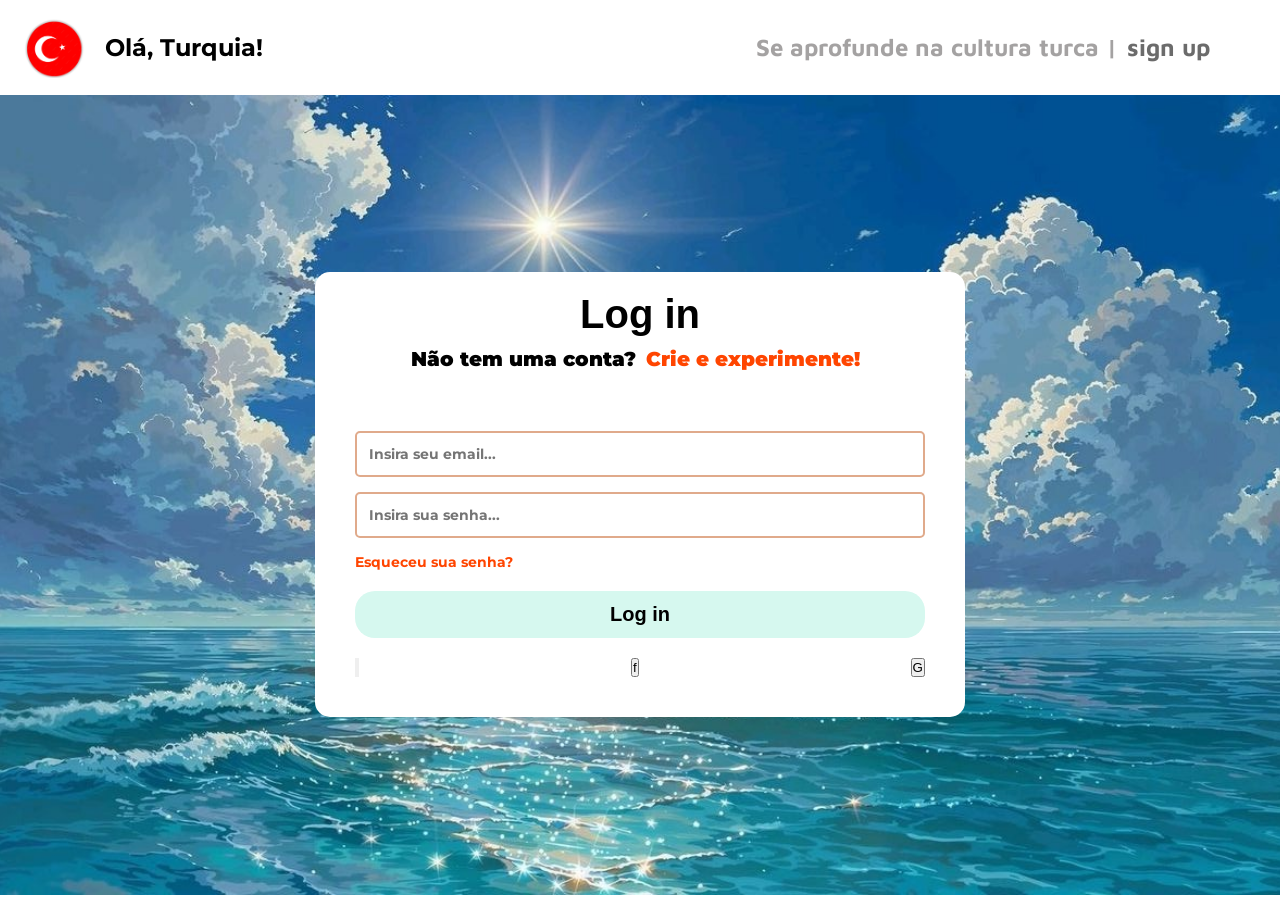
==== index.html @ 0246cf25 "Inserção das legendas das fotos - Karol" ====
<!DOCTYPE html>
<html lang="pt-BR">

<head>
    <meta charset="UTF-8">
    <meta name="viewport" content="width=device-width, initial-scale=1.0">
    <link rel="preconnect" href="https://fonts.googleapis.com">
    <link rel="preconnect" href="https://fonts.googleapis.com">
    <link rel="preconnect" href="https://fonts.gstatic.com" crossorigin>
    <link href="https://fonts.googleapis.com/css2?family=Montserrat:ital,wght@0,217;1,217&display=swap"rel="stylesheet">
    <link rel="preconnect" href="https://fonts.googleapis.com">
    <link rel="preconnect" href="https://fonts.gstatic.com" crossorigin>
    <link href="https://fonts.googleapis.com/css2?family=Maven+Pro&display=swap" rel="stylesheet">
    <link rel="stylesheet" href="style.css">
    <title>Olá, Turquia!</title>
</head>

<body>
    <header>
        <div class="logo">
            <img src="./images/image.png" alt="Logo">
        </div>
        <div class="ola-turquia">
            <h1>Olá, Turquia!</h1>
        </div>
        <div class="se-aprofunde">
            <h1>Se aprofunde na cultura turca |</h1>
            <a href="./signup.html">sign up</a>
        </div>
    </header>

    <main>


        <img src="./images/WhatsApp Image 2025-11-22 at 17.20.57.jpeg" alt="fundo">

        <div class="formulario">
            <h1>Log in</h1>
            <div class="textos">
                <p>Não tem uma conta?
                <p class="crie">Crie e experimente!</p>
                </p>
                 </div>
                 <form>
                 <input type="email" placeholder="Insira seu email..." required>
                 <input type="password" placeholder="Insira sua senha..." required>

                 <a class="esqueceu" href="">Esqueceu sua senha?</a>

                 <button type="submit" class="login-botao">Log in</button>

                  <div class="redes">
                    <button class="apple"></button>
                    <button class="facebook">f</button>
                    <button class="google">G</button>
                </div>
            </form>
        </div>

    </main>


</body>

</html>
---- style.css ----
* {
    margin: 0;
    padding: 0;
    box-sizing: border-box;
}

:root {
    font-size: 62.5%;
}

header {
    display: flex;
    align-items: center; 
    gap: 2rem;              
    padding: 1.5rem 2rem;
}

.logo img {
    width: 6.5rem;
    margin: 0; 
}

.ola-turquia {
    font-size: 1.2rem;
    font-family: 'Montserrat', sans-serif;
    margin: 0;
}

.se-aprofunde {
    display: flex;
    margin: auto;
    align-items: center;
    gap: 1rem;
    font-family: 'Maven Pro', sans-serif;
    color: rgb(164, 162, 162);
    font-size: 1.2rem;
    margin-right: 5rem;
}

.se-aprofunde a {
    text-decoration: none;
    font-family: 'Maven Pro', sans-serif;
    color: rgb(107, 107, 107);
    font-weight: bold;
    font-size: 2.4rem;
}

main {
    position: relative;
    width: 100%;
    height: calc(100vh - 100px); 
    display: flex;
    justify-content: center;   
    align-items: center;       
}

main img {
    position: absolute;
    top: 0;
    left: 0;
    width: 100%;
    height: 100%;
    object-fit: cover;
    z-index: -1; 
}

main form {
    background: rgba(255, 255, 255, 0.8);
    padding: 2rem;
    border-radius: 1rem;
    backdrop-filter: blur(5px);
    z-index: 10; 
}

.formulario{
    width: 90%;
    max-width: 65rem;
    background-color: white;
    padding: 2rem;
    border-radius: 1.5rem;
    text-align: center;
    margin: 5rem auto; 

    .textos{
     display: flex;
    justify-content: center;
    gap: 1rem;
    margin-bottom: 2rem;
    }

    h1{
        font-family: Arial, Helvetica, sans-serif;
        font-size: 4rem;
        margin-bottom: 1rem;
    }

    p{
        font-family: 'Montserrat', sans-serif;
        font-weight: 1000;
        font-size: 2rem;
        margin-bottom: 2rem;
    }
}

.crie{
    color: orangered;
}

form input {
    font-family: 'Montserrat', sans-serif;
    font-weight: bold;
    width: 100%;
    padding: 1.2rem;
    margin-bottom: 1.5rem;
    border-radius: 0.5rem;
    border: 0.2rem solid #e0aa8b;
    font-size: 1.4rem;
}
.esqueceu{
    font-family: 'Montserrat', sans-serif;
    font-weight: bold ;
    display: block;
    text-align: left;
    margin-bottom: 2rem;
    font-size: 1.4rem;
    color: orangered;
    text-decoration: none;
    
    
}

.login-botao{
    font-weight: bolder;
    width: 100%;
    padding: 1.2rem;
    background-color: #d6f8ef;
    border: none;
    border-radius: 2rem;
    font-size: 2rem;
    cursor: pointer;
    margin-bottom: 2rem;
}
.redes{
    display: flex;
    justify-content: space-between;
}
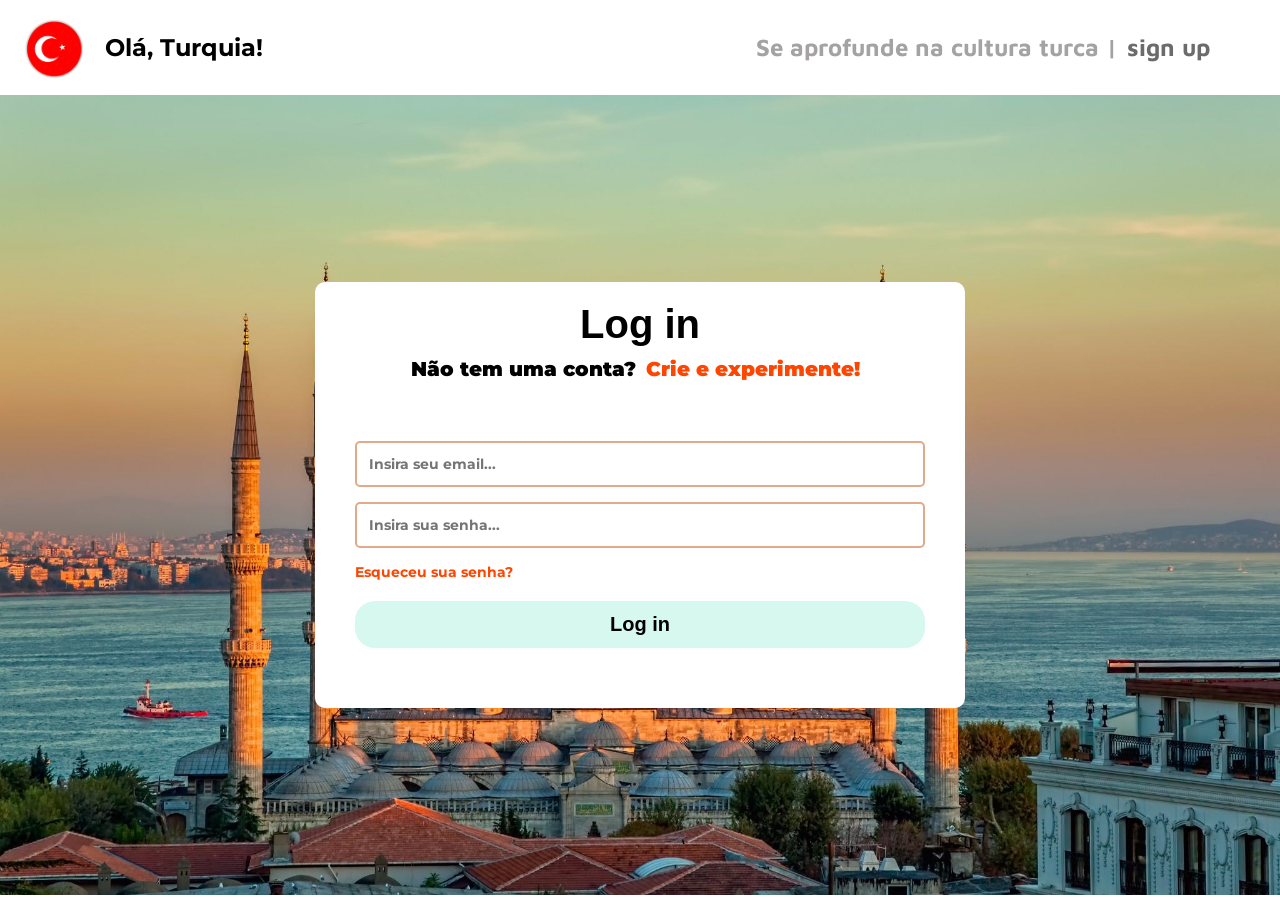
==== commit f960e836: "Finalização da página de login" ====
--- a/index.html
+++ b/index.html
@@ -18,7 +18,7 @@
 <body>
     <header>
         <div class="logo">
-            <img src="./images/image.png" alt="Logo">
+            <a href="./turquia.html"> <img src="./images/image.png" alt="Logo"></a>
         </div>
         <div class="ola-turquia">
             <h1>Olá, Turquia!</h1>
@@ -32,7 +32,7 @@
     <main>
 
 
-        <img src="./images/WhatsApp Image 2025-11-22 at 17.20.57.jpeg" alt="fundo">
+        <img src="./images/fundo-turquia.jpg" alt="fundo">
 
         <div class="formulario">
             <h1>Log in</h1>
@@ -49,11 +49,7 @@
 
                  <button type="submit" class="login-botao">Log in</button>
 
-                  <div class="redes">
-                    <button class="apple"></button>
-                    <button class="facebook">f</button>
-                    <button class="google">G</button>
-                </div>
+
             </form>
         </div>
 
--- a/style.css
+++ b/style.css
@@ -16,14 +16,12 @@
 }
 
 .logo img {
-    width: 6.5rem;
-    margin: 0; 
+    width: 6.5rem;  
 }
 
 .ola-turquia {
     font-size: 1.2rem;
     font-family: 'Montserrat', sans-serif;
-    margin: 0;
 }
 
 .se-aprofunde {
@@ -77,7 +75,7 @@
     max-width: 65rem;
     background-color: white;
     padding: 2rem;
-    border-radius: 1.5rem;
+    border-radius: 1rem;
     text-align: center;
     margin: 5rem auto; 
 
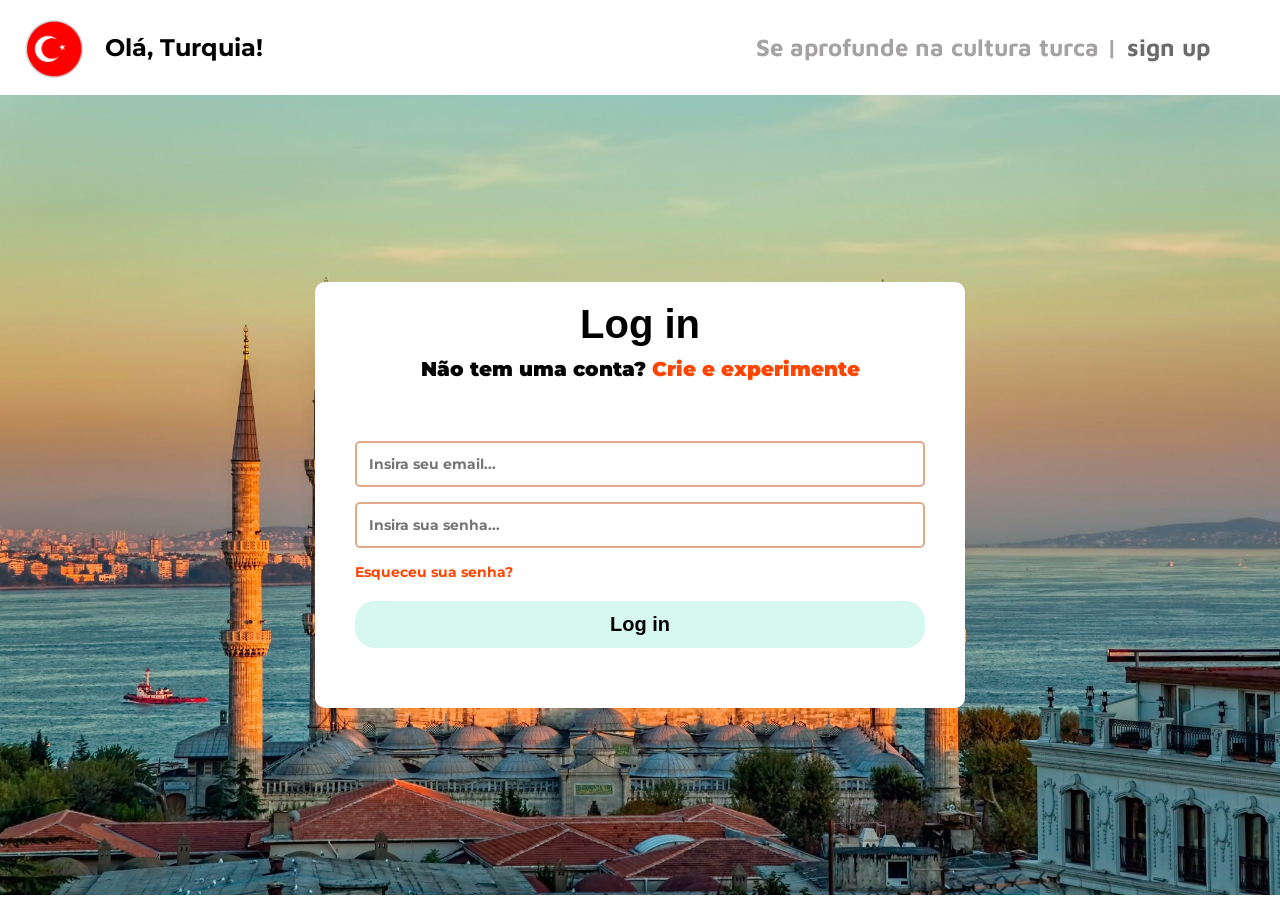
==== commit 0143d751: "Soninho - Karol" ====
--- a/index.html
+++ b/index.html
@@ -1,6 +1,5 @@
 <!DOCTYPE html>
 <html lang="pt-BR">
-
 <head>
     <meta charset="UTF-8">
     <meta name="viewport" content="width=device-width, initial-scale=1.0">
@@ -13,6 +12,7 @@
     <link href="https://fonts.googleapis.com/css2?family=Maven+Pro&display=swap" rel="stylesheet">
     <link rel="stylesheet" href="style.css">
     <title>Olá, Turquia!</title>
+    <link rel="icon" href="https://upload.wikimedia.org/wikipedia/commons/b/b4/Flag_of_Turkey.svg">
 </head>
 
 <body>
@@ -30,29 +30,22 @@
     </header>
 
     <main>
-
-
         <img src="./images/fundo-turquia.jpg" alt="fundo">
 
         <div class="formulario">
             <h1>Log in</h1>
             <div class="textos">
                 <p>Não tem uma conta?
-                <p class="crie">Crie e experimente!</p>
-                </p>
+                <a href="./signup.html">Crie e experimente</a>
                  </div>
                  <form>
                  <input type="email" placeholder="Insira seu email..." required>
                  <input type="password" placeholder="Insira sua senha..." required>
-
                  <a class="esqueceu" href="">Esqueceu sua senha?</a>
 
                  <button type="submit" class="login-botao">Log in</button>
-
-
             </form>
         </div>
-
     </main>
 
 
--- a/style.css
+++ b/style.css
@@ -58,7 +58,6 @@
     left: 0;
     width: 100%;
     height: 100%;
-    object-fit: cover;
     z-index: -1; 
 }
 
@@ -100,8 +99,9 @@
     }
 }
 
-.crie{
+a {
     color: orangered;
+    text-decoration: none;
 }
 
 form input {
@@ -138,9 +138,6 @@
     cursor: pointer;
     margin-bottom: 2rem;
 }
-.redes{
-    display: flex;
-    justify-content: space-between;
-}
 
 
+
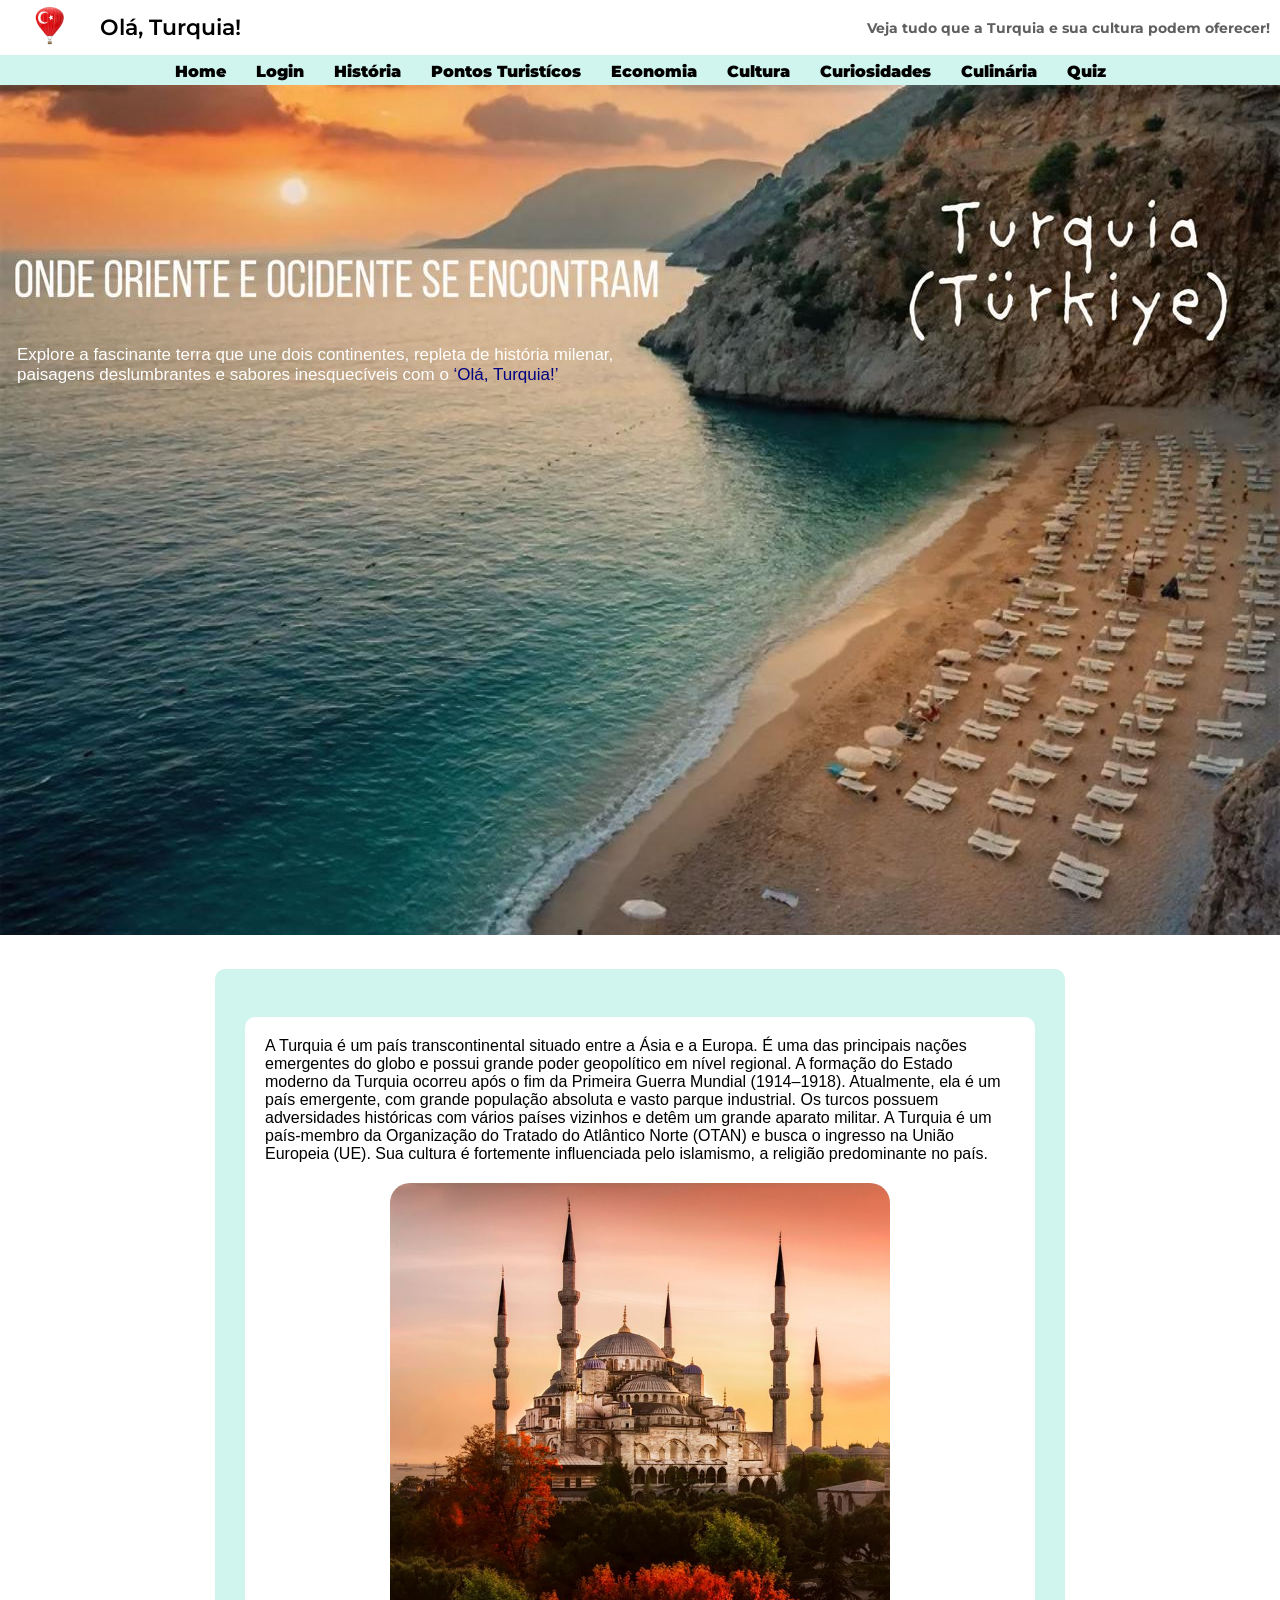
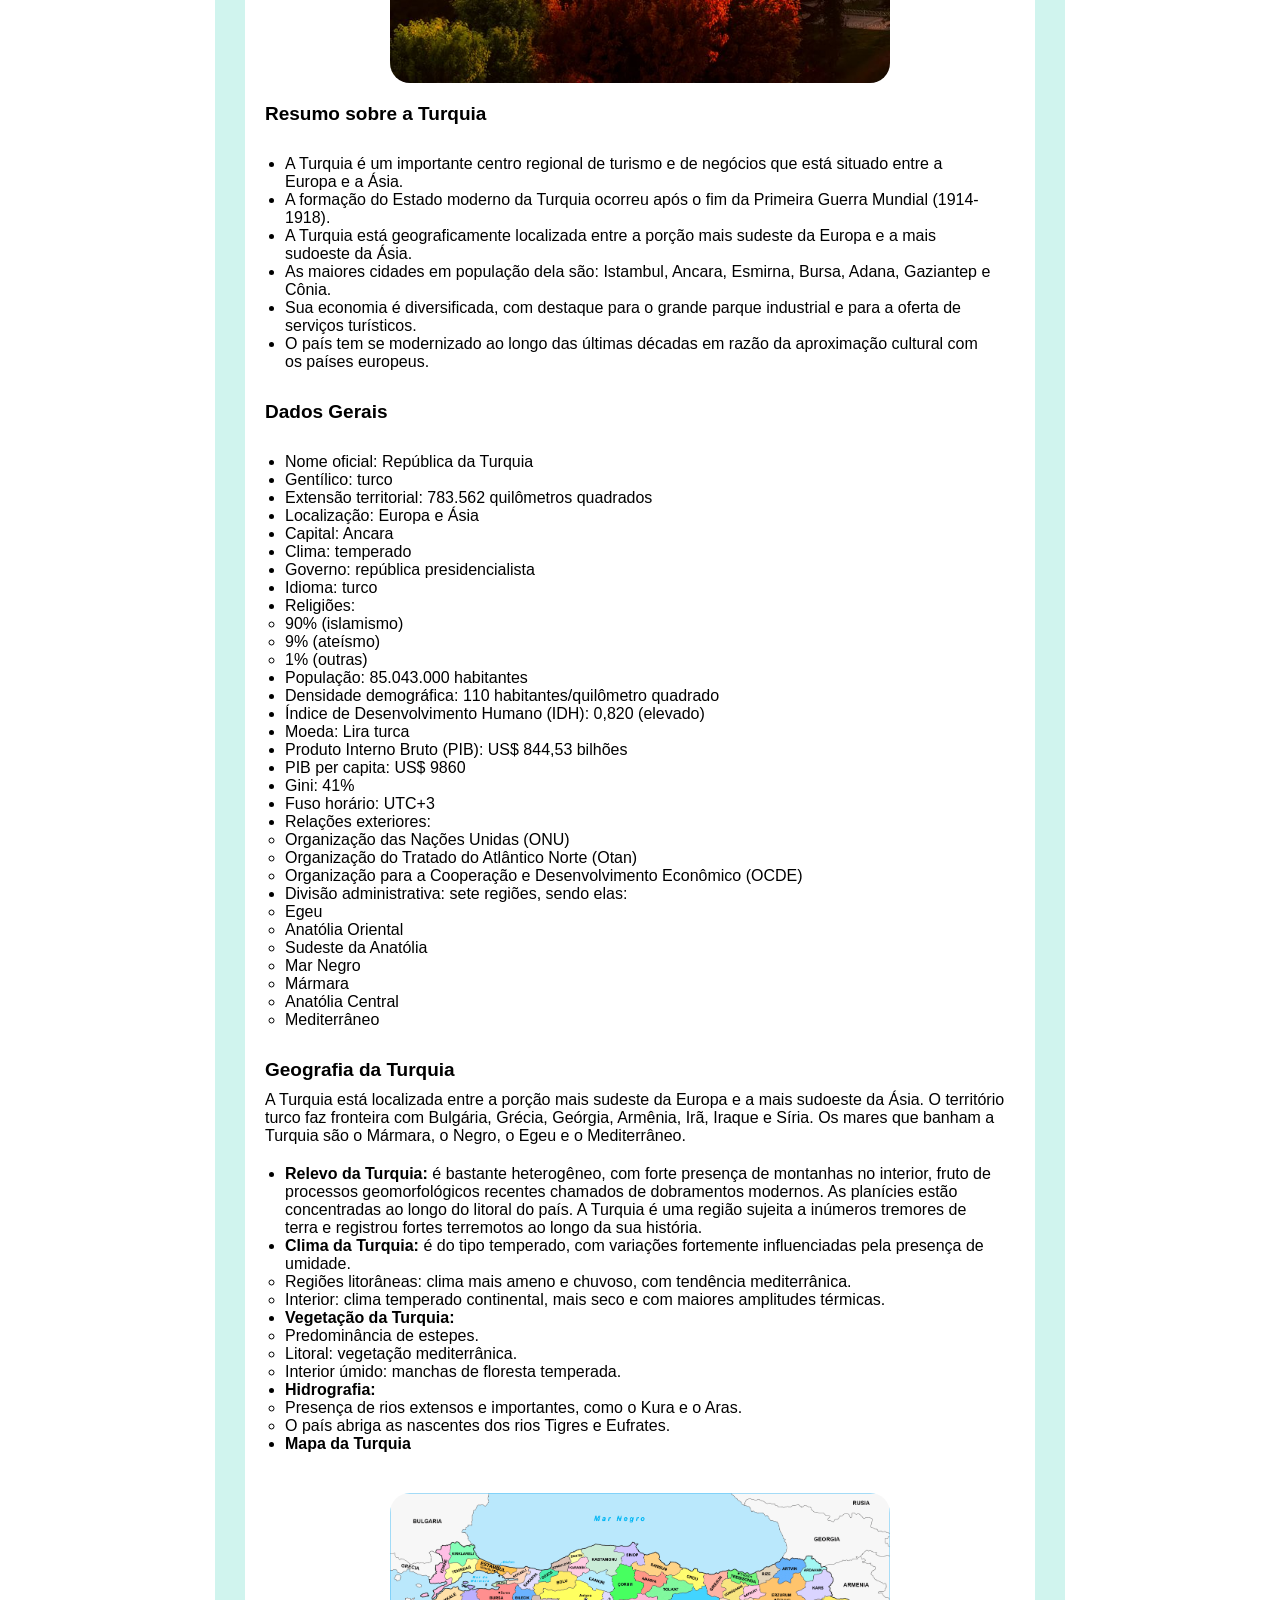
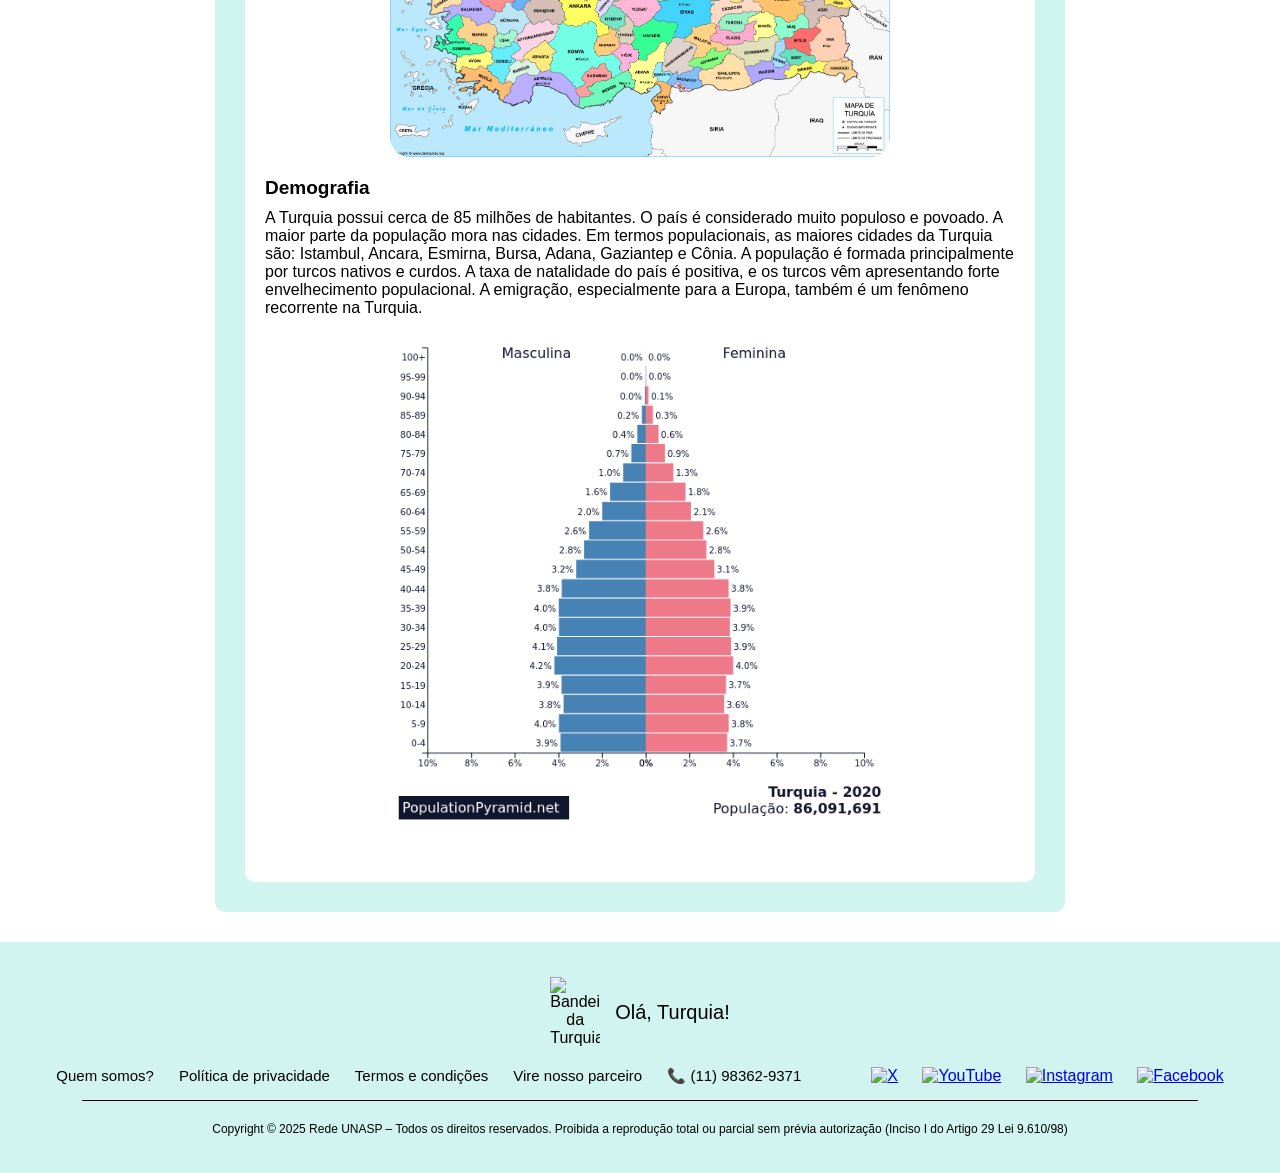
==== commit c3d5cedf: "tentando melhorar a estética e sanar o meu toc - Karol" ====
--- a/index.html
+++ b/index.html
@@ -6,49 +6,214 @@
     <link rel="preconnect" href="https://fonts.googleapis.com">
     <link rel="preconnect" href="https://fonts.googleapis.com">
     <link rel="preconnect" href="https://fonts.gstatic.com" crossorigin>
-    <link href="https://fonts.googleapis.com/css2?family=Montserrat:ital,wght@0,217;1,217&display=swap"rel="stylesheet">
-    <link rel="preconnect" href="https://fonts.googleapis.com">
-    <link rel="preconnect" href="https://fonts.gstatic.com" crossorigin>
-    <link href="https://fonts.googleapis.com/css2?family=Maven+Pro&display=swap" rel="stylesheet">
+    <link href="https://fonts.googleapis.com/css2?family=Montserrat:ital,wght@0,217;1,217&display=swap"
+        rel="stylesheet">
     <link rel="stylesheet" href="style.css">
-    <title>Olá, Turquia!</title>
+    <title>Turquia</title>
     <link rel="icon" href="https://upload.wikimedia.org/wikipedia/commons/b/b4/Flag_of_Turkey.svg">
 </head>
 
 <body>
     <header>
-        <div class="logo">
-            <a href="./turquia.html"> <img src="./images/image.png" alt="Logo"></a>
-        </div>
-        <div class="ola-turquia">
-            <h1>Olá, Turquia!</h1>
-        </div>
-        <div class="se-aprofunde">
-            <h1>Se aprofunde na cultura turca |</h1>
-            <a href="./signup.html">sign up</a>
+        <div id="funcionaporfavor">
+            <div id="div-logo">
+                <a href="./index.html"><img class="logo"
+                        src="./images/AIDrawing_251122_4080a168-1408-41bf-b87f-772f22a29114_0_MiriCanvas.png" alt="logo"
+                        id="logo"></a>
+
+                <h1 id="ola-turquia">Olá, Turquia!</h1>
+            </div>
+
+            <p id="cultura">Veja tudo que a Turquia e sua cultura podem oferecer!</p>
+        </div>
+        <div id="turquesa">
+            <nav>
+                <div class="pages">
+                    <ul>
+                        <li><a href="./index.html">Home</a></li>
+                        <li><a href="./login.html">Login</a></li>
+                        <li><a href="./historia.html">História</a></li>
+                        <li><a href="./turismo.html">Pontos Turistícos</a></li>
+                        <li><a href="./economia.html">Economia</a></li>
+                        <li><a href="./cultura.html">Cultura</a></li>
+                        <li><a href="./curiosidades.html">Curiosidades</a></li>
+                        <li><a href="./culinária.html">Culinária</a></li>
+                        <li><a href="./quiz.html">Quiz</a></li>
+                    </ul>
+                </div>
+            </nav>
         </div>
     </header>
-
     <main>
-        <img src="./images/fundo-turquia.jpg" alt="fundo">
-
-        <div class="formulario">
-            <h1>Log in</h1>
-            <div class="textos">
-                <p>Não tem uma conta?
-                <a href="./signup.html">Crie e experimente</a>
-                 </div>
-                 <form>
-                 <input type="email" placeholder="Insira seu email..." required>
-                 <input type="password" placeholder="Insira sua senha..." required>
-                 <a class="esqueceu" href="">Esqueceu sua senha?</a>
-
-                 <button type="submit" class="login-botao">Log in</button>
-            </form>
-        </div>
+        <div id="riveira">
+            <img src="./images/riveiraturcahome.jpeg" alt="Imagem de fundo da riveira turca">
+            <p>Explore a fascinante terra que une dois continentes, repleta de história milenar, paisagens deslumbrantes e sabores inesquecíveis com o <a href="./login.html">‘Olá, Turquia!’</a></p>
+        </div>
+        <section id="historiaid">
+            <div id="historia-pagina">
+                <br>
+                <div id="historia">
+                    <p>A Turquia é um país transcontinental situado entre a Ásia e a Europa. É uma das principais nações
+                        emergentes do globo e possui grande poder geopolítico em nível regional. A formação do Estado
+                        moderno da Turquia ocorreu após o fim da Primeira Guerra Mundial (1914–1918). Atualmente, ela é
+                        um país emergente, com grande população absoluta e vasto parque industrial. Os turcos possuem
+                        adversidades históricas com vários países vizinhos e detêm um grande aparato militar. A Turquia
+                        é um país-membro da Organização do Tratado do Atlântico Norte (OTAN) e busca o ingresso na União
+                        Europeia (UE). Sua cultura é fortemente influenciada pelo islamismo, a religião predominante no
+                        país.
+                    </p>
+                    <img class="imagens" src="./images/turquia-home-img0.jpg" alt="Turquia">
+
+                    <h3>Resumo sobre a Turquia</h3>
+                    <div class="lateral">
+                        <ul>
+                            <li>A Turquia é um importante centro regional de turismo e de negócios que está situado entre a
+                                Europa e a Ásia.
+                            </li>
+                            <li>A formação do Estado moderno da Turquia ocorreu após o fim da Primeira Guerra Mundial
+                                (1914-1918).
+                            </li>
+                            <li>A Turquia está geograficamente localizada entre a porção mais sudeste da Europa e a mais
+                                sudoeste da Ásia.
+                            </li>
+                            <li>As maiores cidades em população dela são: Istambul, Ancara, Esmirna, Bursa, Adana, Gaziantep
+                                e Cônia.
+                            </li>
+                            <li>Sua economia é diversificada, com destaque para o grande parque industrial e para a oferta
+                                de serviços turísticos.
+                            </li>
+                            <li>O país tem se modernizado ao longo das últimas décadas em razão da aproximação cultural com
+                                os países europeus.
+                            </li>
+                        </ul>
+                    </div>
+
+                    <h3>Dados Gerais</h3>
+                    <div class="lateral">
+                        <ul>
+                            <li>Nome oficial: República da Turquia</li>
+                            <li>Gentílico: turco</li>
+                            <li>Extensão territorial: 783.562 quilômetros quadrados</li>
+                            <li>Localização: Europa e Ásia</li>
+                            <li>Capital: Ancara</li>
+                            <li>Clima: temperado</li>
+                            <li>Governo: república presidencialista</li>
+                            <li>Idioma: turco</li>
+    
+                            <li>Religiões:
+                                <ul>
+                                    <li>90% (islamismo)</li>
+                                    <li>9% (ateísmo)</li>
+                                    <li>1% (outras)</li>
+                                </ul>
+                            </li>
+    
+                            <li>População: 85.043.000 habitantes</li>
+                            <li>Densidade demográfica: 110 habitantes/quilômetro quadrado</li>
+                            <li>Índice de Desenvolvimento Humano (IDH): 0,820 (elevado)</li>
+                            <li>Moeda: Lira turca</li>
+                            <li>Produto Interno Bruto (PIB): US$ 844,53 bilhões</li>
+                            <li>PIB per capita: US$ 9860</li>
+                            <li>Gini: 41%</li>
+                            <li>Fuso horário: UTC+3</li>
+    
+                            <li>Relações exteriores:
+                                <ul>
+                                    <li>Organização das Nações Unidas (ONU)</li>
+                                    <li>Organização do Tratado do Atlântico Norte (Otan)</li>
+                                    <li>Organização para a Cooperação e Desenvolvimento Econômico (OCDE)</li>
+                                </ul>
+                            </li>
+    
+                            <li>Divisão administrativa: sete regiões, sendo elas:
+                                <ul>
+                                    <li>Egeu</li>
+                                    <li>Anatólia Oriental</li>
+                                    <li>Sudeste da Anatólia</li>
+                                    <li>Mar Negro</li>
+                                    <li>Mármara</li>
+                                    <li>Anatólia Central</li>
+                                    <li>Mediterrâneo</li>
+                                </ul>
+                            </li>
+                        </ul>
+                    </div>
+                    <h3>Geografia da Turquia</h3>
+                    <p>A Turquia está localizada entre a porção mais sudeste da Europa e a mais sudoeste da Ásia. O
+                        território turco faz fronteira com Bulgária, Grécia, Geórgia, Armênia, Irã, Iraque e Síria. Os
+                        mares que banham a Turquia são o Mármara, o Negro, o Egeu e o Mediterrâneo.
+                    </p>
+                    <div class="lateral">
+                        <ul>
+                            <li><strong>Relevo da Turquia:</strong> é bastante heterogêneo, com forte presença de montanhas no interior, fruto de processos geomorfológicos recentes chamados de dobramentos modernos. As planícies estão concentradas ao longo do litoral do país. A Turquia é uma região sujeita a inúmeros tremores de terra e registrou fortes terremotos ao longo da sua história.</li>
+                        
+                            <li><strong>Clima da Turquia:</strong> é do tipo temperado, com variações fortemente influenciadas pela presença de umidade.
+                                <ul>
+                                    <li>Regiões litorâneas: clima mais ameno e chuvoso, com tendência mediterrânica.</li>
+                                    <li>Interior: clima temperado continental, mais seco e com maiores amplitudes térmicas.</li>
+                                </ul>
+                            </li>
+                        
+                            <li><strong>Vegetação da Turquia:</strong>
+                                <ul>
+                                    <li>Predominância de estepes.</li>
+                                    <li>Litoral: vegetação mediterrânica.</li>
+                                    <li>Interior úmido: manchas de floresta temperada.</li>
+                                </ul>
+                            </li>
+                        
+                            <li><strong>Hidrografia:</strong>
+                                <ul>
+                                    <li>Presença de rios extensos e importantes, como o Kura e o Aras.</li>
+                                    <li>O país abriga as nascentes dos rios Tigres e Eufrates.</li>
+                                </ul>
+                            </li>
+                        
+                            <li><strong>Mapa da Turquia</strong></li>
+                        </ul>
+                    </div>
+                    <img class="imagens" src="./images/mapa-de-turquia.png" alt="Mapa da Turquia">
+                    <h3>Demografia</h3>
+                    <p>A Turquia possui cerca de 85 milhões de habitantes. O país é considerado muito populoso e povoado. A maior parte da população mora nas cidades. Em termos populacionais, as maiores cidades da Turquia são: Istambul, Ancara, Esmirna, Bursa, Adana, Gaziantep e Cônia. A população é formada principalmente por turcos nativos e curdos. A taxa de natalidade do país é positiva, e os turcos vêm apresentando forte envelhecimento populacional. A emigração, especialmente para a Europa, também é um fenômeno recorrente na Turquia.</p>
+                    <img class="imagens" src="./images/image copy 2.png" alt="Demografia">
+                   
+                </div>
+            </div>
+        </section>
     </main>
-
-
+    <footer class="footer">
+        <div class="footer-top">
+            <img src="https://flagcdn.com/w40/tr.png" alt="Bandeira da Turquia" class="flag">
+            <span class="welcome">Olá, Turquia!</span>
+        </div>
+    
+        <div class="tentandoresolverodiabodofooter">
+            <div class="footer-links">
+                <a href="#">Quem somos?</a>
+                <a href="#">Política de privacidade</a>
+                <a href="#">Termos e condições</a>
+                <a href="#">Vire nosso parceiro</a>
+                <span>📞 (11) 98362-9371</span>
+            </div>
+        
+            <div class="footer-social">
+                <div class="icons">
+                    <a href="#"><img src="https://cdn-icons-png.flaticon.com/512/1384/1384060.png" alt="X"></a>
+                    <a href="#"><img src="https://cdn-icons-png.flaticon.com/512/1384/1384065.png" alt="YouTube"></a>
+                    <a href="#"><img src="https://cdn-icons-png.flaticon.com/512/1384/1384063.png" alt="Instagram"></a>
+                    <a href="#"><img src="https://cdn-icons-png.flaticon.com/512/1384/1384053.png" alt="Facebook"></a>
+                </div>
+            </div>
+        </div>
+    
+        <hr>
+    
+        <p class="copyright">
+            Copyright © 2025 Rede UNASP – Todos os direitos reservados.
+            Proibida a reprodução total ou parcial sem prévia autorização
+            (Inciso I do Artigo 29 Lei 9.610/98)
+        </p>
+    </footer>
 </body>
 
 </html>
--- a/style.css
+++ b/style.css
@@ -8,136 +8,246 @@
     font-size: 62.5%;
 }
 
+body {
+    font-size: 1.6rem;
+}
+
 header {
-    display: flex;
-    align-items: center; 
-    gap: 2rem;              
-    padding: 1.5rem 2rem;
-}
-
-.logo img {
-    width: 6.5rem;  
-}
-
-.ola-turquia {
+    position: fixed;
+    width: 100%;
+    background: white;
+    font-family: 'Montserrat', sans-serif;
+    z-index: 5;
+}
+
+#div-logo {
+    display: flex;
+    align-items: center;
+    gap: 1rem;
+
+    img {
+        width: 8rem;
+        }
+}
+
+#funcionaporfavor {
+    display: flex;
+    justify-content: space-between;
+    max-width: 1350px;
+    margin-inline: auto;
+    padding: 0 1rem;
+    align-items: center;
+    height: 5.5rem;
+}
+
+#ola-turquia {
+    font-size: 2.2rem;
+    font-family: 'Montserrat', sans-serif;
+    font-weight: 600;
+}
+
+#cultura {
+    font-family: 'Montserrat', sans-serif;
+    color: rgb(95, 95, 95);
+    font-weight: bold;
+    font-size: 1.4rem;
+}
+
+#turquesa {
+    background-color: #d0f4ee;
+    display: flex;
+    align-items: center;
+    justify-content: center;
+    width: 100%;
+    padding: 0.2rem 0;
+    margin: 0;
+    height: 3rem;
+    font-family: 'Montserrat', sans-serif;
+    font-weight: 1000;
+}
+
+#turquesa ul {
+    display: flex;
+    gap: 3rem;
+    list-style: none;
+    padding-top: 0.2rem;
+    justify-content: center;
+}
+
+#turquesa a {
+    font-size: 1.6rem;
+    text-decoration: none;
+    color: black;
+}
+
+#turquesa a:hover {
+    transform: scale(1.1);
+    text-decoration: underline;
+}
+
+main {
+    padding-top: 8.5rem;
+    font-family: 'Arial', sans-serif;
+}
+
+#riveira img{
+    width: 100%;
+    position: relative;
+}
+
+#riveira p{
+    position: absolute;
+    top: 10%;
+    width: 55%;
+    text-align: left;
+    color: white;
+    padding: 25.5rem 1.7rem;
+    z-index: 1;
+    font-size: 1.7rem;
+}
+
+#riveira a{
+    color: #000080;
+    text-decoration: none;
+}
+
+#historia-pagina{
+    background: #d0f4ee;
+    border-radius: 1rem;
+    margin: 3rem auto;
+    padding: 1rem;
+    max-width: 85rem;
+    text-align: left;
+    justify-content: center;
+    align-items: center;
+}
+
+#historia-pagina h1{
+    font-size: 4rem;
+    font-weight: 600;
+    margin: 2rem;
+    margin-top: 1rem;
+    margin-bottom: 0;
+    color:#4c525e;
+}
+
+#historia{
+    background: white;
+    padding: 3rem;
+    border-radius: 1rem;
+    padding: 4rem;
+    border-radius: 1rem;
+    margin: 2rem;
+    padding: 2rem;
+    max-width: 80rem;
+    max-height: 99%;
+    border-radius: 1rem;
+    text-align: left;
+    justify-content: center;
+    align-items: center;
+}
+
+#historia p{
+    font-size: 1.6rem;
+}
+
+#historia h2{
+    font-size: 2.5rem;
+}
+
+#historia h3{
+    font-size: 1.9rem;
+}
+
+.lateral{
+    padding: 2rem;
+}
+
+.welcome{
+    font-size: 2rem;
+}
+
+.footer {
+    background: #d2f4f1;
+    text-align: center;
+    padding: 3.5rem 2rem;
+    font-family: Arial, sans-serif;
+    color: #000;
+}
+
+.footer-top {
+    display: flex;
+    justify-content: center;
+    align-items: center;
+    gap: 1.5rem;
+    margin-bottom: 2rem;
+}
+
+.flag {
+    width: 5rem;
+}
+
+.tentandoresolverodiabodofooter {
+    display: flex;
+    justify-content: center;
+    align-items: center;
+    gap: 5rem;
+    width: 100%;
+}
+
+.footer-links {
+    display: flex;
+    justify-content: center;
+    gap: 2.5rem;
+    font-size: 1.5rem;
+}
+
+.footer-links a {
+    text-decoration: none;
+    color: #000;
+}
+
+.footer-social {
+    display: flex;
+    align-items: center;
+}
+
+.footer-social img {
+    width: 2.7rem;
+    height: 2.7rem;
+    margin-left: 2rem;
+}
+
+hr {
+    border: none;
+    border-top: 0.1rem solid #000;
+    width: 90%;
+    margin: 1.5rem auto;
+}
+
+.copyright {
     font-size: 1.2rem;
-    font-family: 'Montserrat', sans-serif;
-}
-
-.se-aprofunde {
-    display: flex;
-    margin: auto;
-    align-items: center;
-    gap: 1rem;
-    font-family: 'Maven Pro', sans-serif;
-    color: rgb(164, 162, 162);
-    font-size: 1.2rem;
-    margin-right: 5rem;
-}
-
-.se-aprofunde a {
-    text-decoration: none;
-    font-family: 'Maven Pro', sans-serif;
+    line-height: 1.4;
+    margin-top: 2rem;
+}
+
+#cultura2{
+    font-family: 'Montserrat', sans-serif;
     color: rgb(107, 107, 107);
     font-weight: bold;
-    font-size: 2.4rem;
-}
-
-main {
-    position: relative;
-    width: 100%;
-    height: calc(100vh - 100px); 
-    display: flex;
-    justify-content: center;   
-    align-items: center;       
-}
-
-main img {
-    position: absolute;
-    top: 0;
-    left: 0;
-    width: 100%;
-    height: 100%;
-    z-index: -1; 
-}
-
-main form {
-    background: rgba(255, 255, 255, 0.8);
-    padding: 2rem;
-    border-radius: 1rem;
-    backdrop-filter: blur(5px);
-    z-index: 10; 
-}
-
-.formulario{
-    width: 90%;
-    max-width: 65rem;
-    background-color: white;
-    padding: 2rem;
-    border-radius: 1rem;
-    text-align: center;
-    margin: 5rem auto; 
-
-    .textos{
-     display: flex;
-    justify-content: center;
-    gap: 1rem;
+    font-size: 1.4rem;
+}
+
+.imagens {
+    display: block;
+    margin: 0 auto;
+    width: 50rem;
+    border-radius: 2rem;
+    margin-top: 2rem;
     margin-bottom: 2rem;
-    }
-
-    h1{
-        font-family: Arial, Helvetica, sans-serif;
-        font-size: 4rem;
-        margin-bottom: 1rem;
-    }
-
-    p{
-        font-family: 'Montserrat', sans-serif;
-        font-weight: 1000;
-        font-size: 2rem;
-        margin-bottom: 2rem;
-    }
-}
-
-a {
-    color: orangered;
-    text-decoration: none;
-}
-
-form input {
-    font-family: 'Montserrat', sans-serif;
-    font-weight: bold;
-    width: 100%;
-    padding: 1.2rem;
-    margin-bottom: 1.5rem;
-    border-radius: 0.5rem;
-    border: 0.2rem solid #e0aa8b;
-    font-size: 1.4rem;
-}
-.esqueceu{
-    font-family: 'Montserrat', sans-serif;
-    font-weight: bold ;
-    display: block;
-    text-align: left;
-    margin-bottom: 2rem;
-    font-size: 1.4rem;
-    color: orangered;
-    text-decoration: none;
-    
-    
-}
-
-.login-botao{
-    font-weight: bolder;
-    width: 100%;
-    padding: 1.2rem;
-    background-color: #d6f8ef;
-    border: none;
-    border-radius: 2rem;
-    font-size: 2rem;
-    cursor: pointer;
-    margin-bottom: 2rem;
-}
-
-
-
+}
+
+h3{
+    margin-top: 1rem;
+    margin-bottom: 1rem;
+}
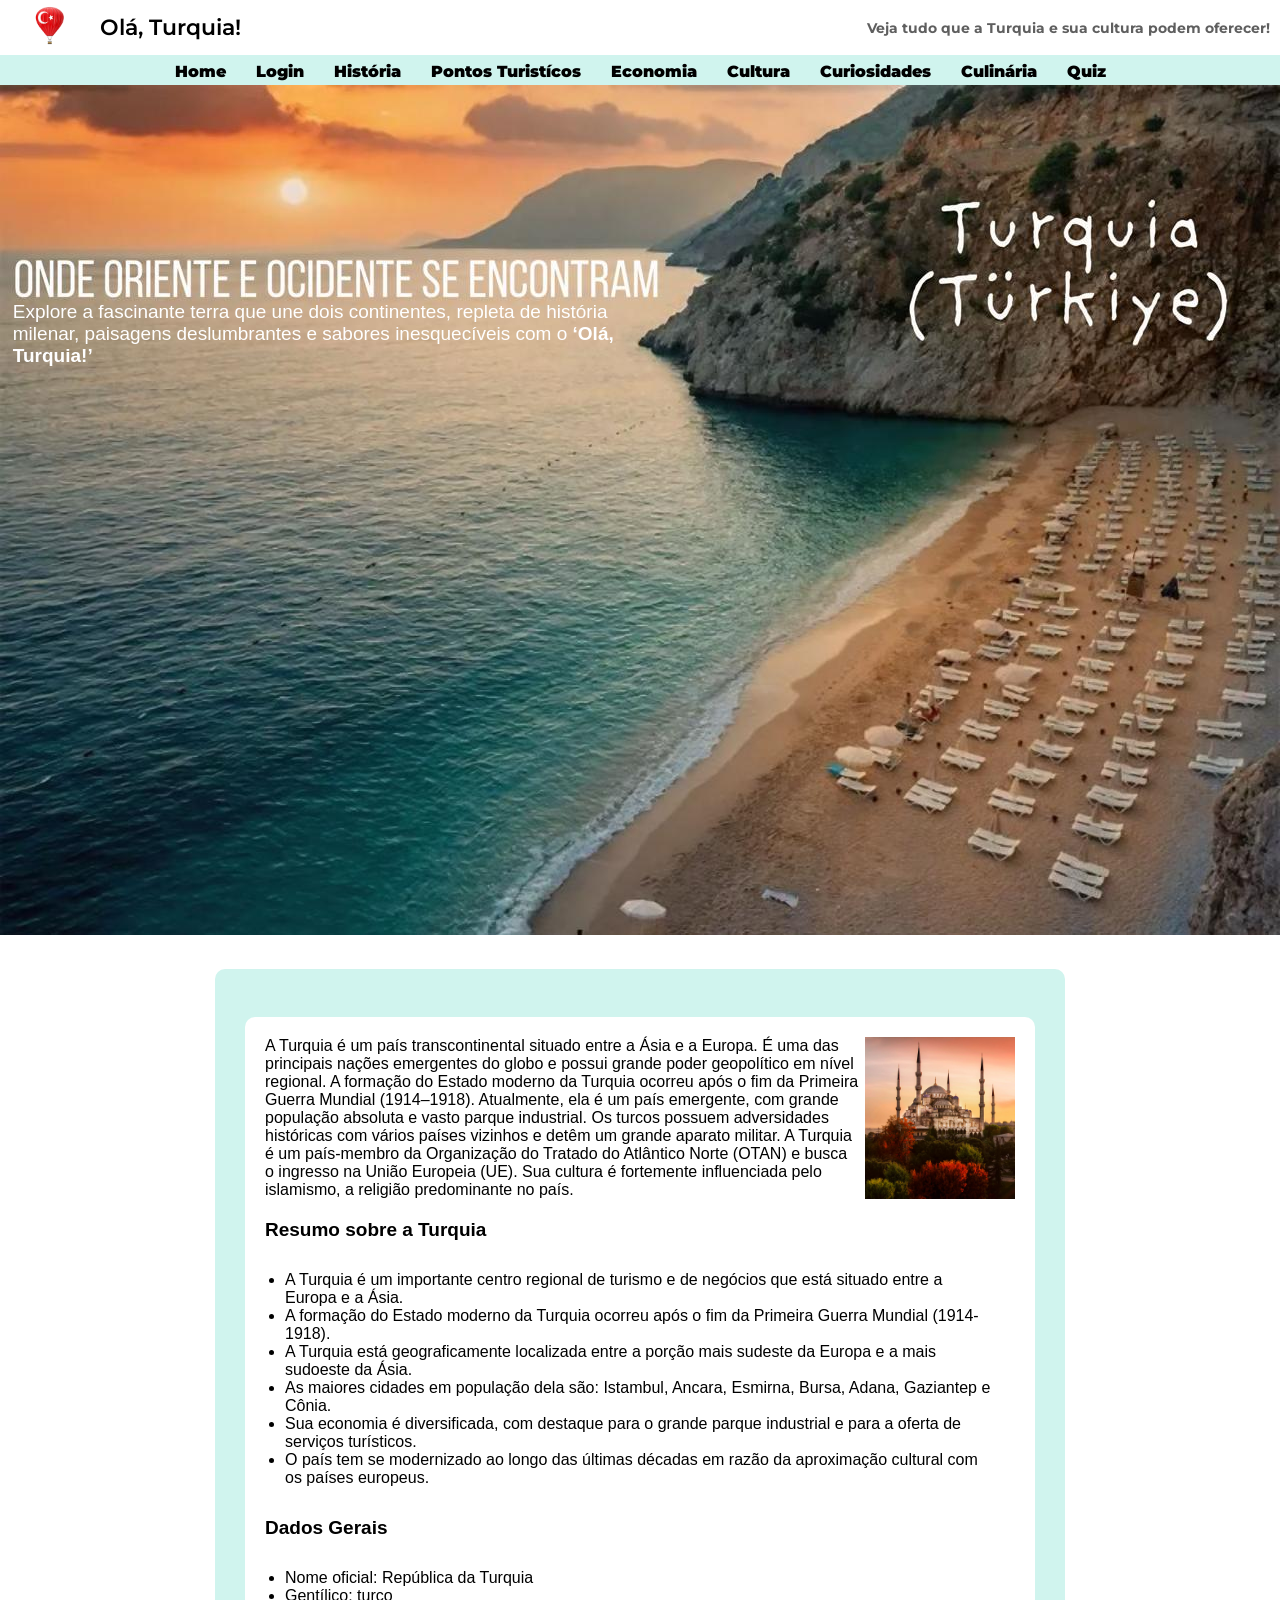
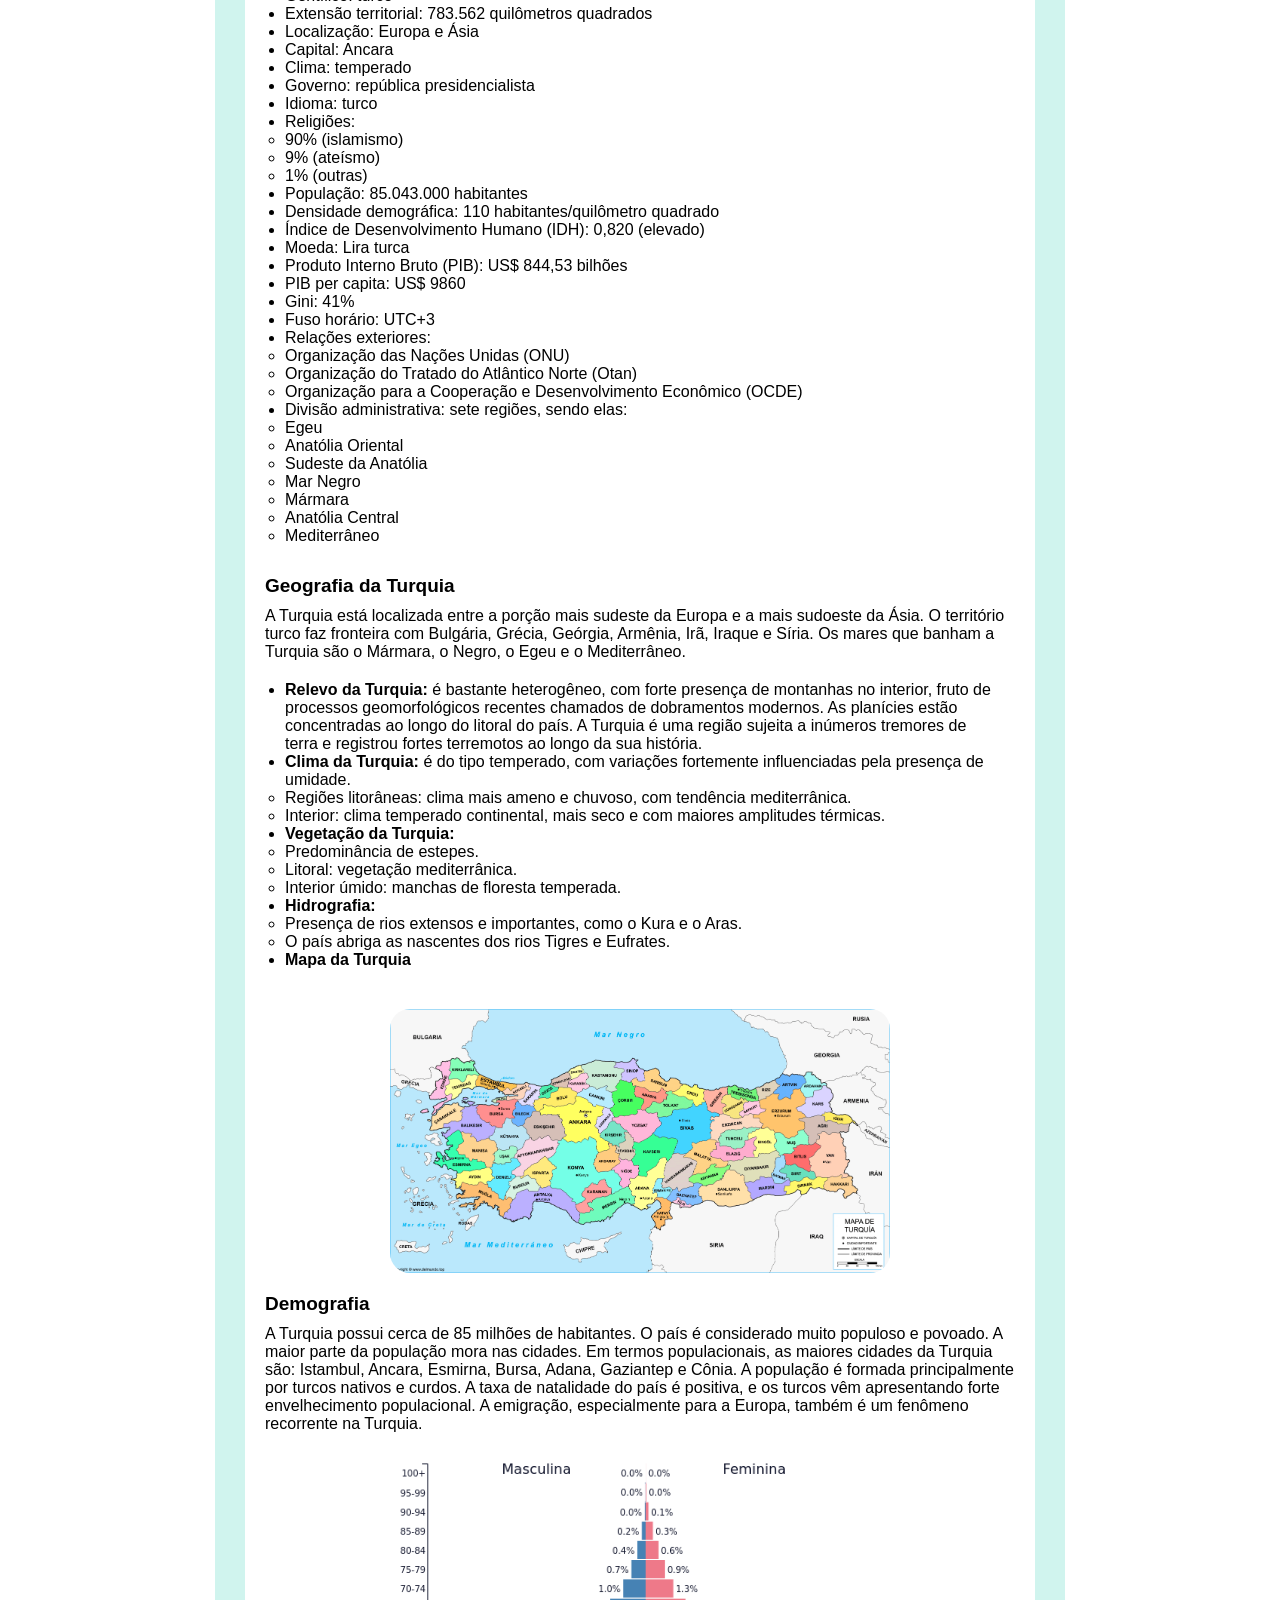
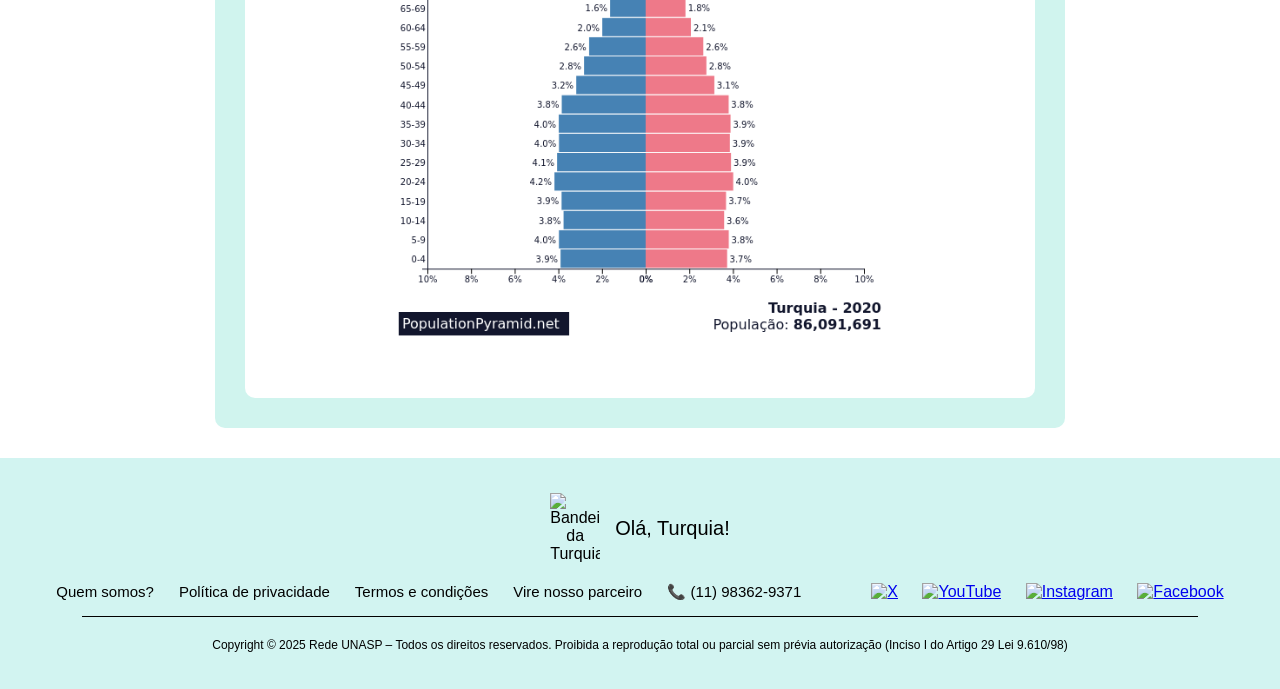
==== commit a8acf216: "Ajustes finais para que eu não tenhaum treco - Karol" ====
--- a/index.html
+++ b/index.html
@@ -53,16 +53,18 @@
             <div id="historia-pagina">
                 <br>
                 <div id="historia">
-                    <p>A Turquia é um país transcontinental situado entre a Ásia e a Europa. É uma das principais nações
-                        emergentes do globo e possui grande poder geopolítico em nível regional. A formação do Estado
-                        moderno da Turquia ocorreu após o fim da Primeira Guerra Mundial (1914–1918). Atualmente, ela é
-                        um país emergente, com grande população absoluta e vasto parque industrial. Os turcos possuem
-                        adversidades históricas com vários países vizinhos e detêm um grande aparato militar. A Turquia
-                        é um país-membro da Organização do Tratado do Atlântico Norte (OTAN) e busca o ingresso na União
-                        Europeia (UE). Sua cultura é fortemente influenciada pelo islamismo, a religião predominante no
-                        país.
-                    </p>
-                    <img class="imagens" src="./images/turquia-home-img0.jpg" alt="Turquia">
+                    <div id="Je-suis-fatiguee">
+                        <p id="cansei">A Turquia é um país transcontinental situado entre a Ásia e a Europa. É uma das principais nações
+                            emergentes do globo e possui grande poder geopolítico em nível regional. A formação do Estado
+                            moderno da Turquia ocorreu após o fim da Primeira Guerra Mundial (1914–1918). Atualmente, ela é
+                            um país emergente, com grande população absoluta e vasto parque industrial. Os turcos possuem
+                            adversidades históricas com vários países vizinhos e detêm um grande aparato militar. A Turquia
+                            é um país-membro da Organização do Tratado do Atlântico Norte (OTAN) e busca o ingresso na União
+                            Europeia (UE). Sua cultura é fortemente influenciada pelo islamismo, a religião predominante no
+                            país.
+                        </p>
+                        <img id="Ophelia" src="./images/turquia-home-img0.jpg" alt="Turquia">
+                    </div>
 
                     <h3>Resumo sobre a Turquia</h3>
                     <div class="lateral">
--- a/style.css
+++ b/style.css
@@ -98,17 +98,18 @@
 #riveira p{
     position: absolute;
     top: 10%;
-    width: 55%;
+    width: 53%;
     text-align: left;
     color: white;
-    padding: 25.5rem 1.7rem;
+    padding: 16.5% 1%;
     z-index: 1;
-    font-size: 1.7rem;
+    font-size: 1.9rem;
 }
 
 #riveira a{
-    color: #000080;
+    color: white;
     text-decoration: none;
+    font-weight: 600;
 }
 
 #historia-pagina{
@@ -250,4 +251,27 @@
 h3{
     margin-top: 1rem;
     margin-bottom: 1rem;
+}
+
+@media(max-width: 760px) {
+    body {
+        padding-inline: 1rem;
+    }
+}
+
+#Ophelia{
+    display: flex;
+    align-items: flex-start; 
+    gap: 10px;
+}
+
+#Je-suis-fatiguee{
+    display: flex;
+    justify-content: center;
+    gap: 0.5rem;
+    margin-bottom: 2rem;
+}
+
+#Je-suis-fatiguee img{
+    width: 15rem;
 }
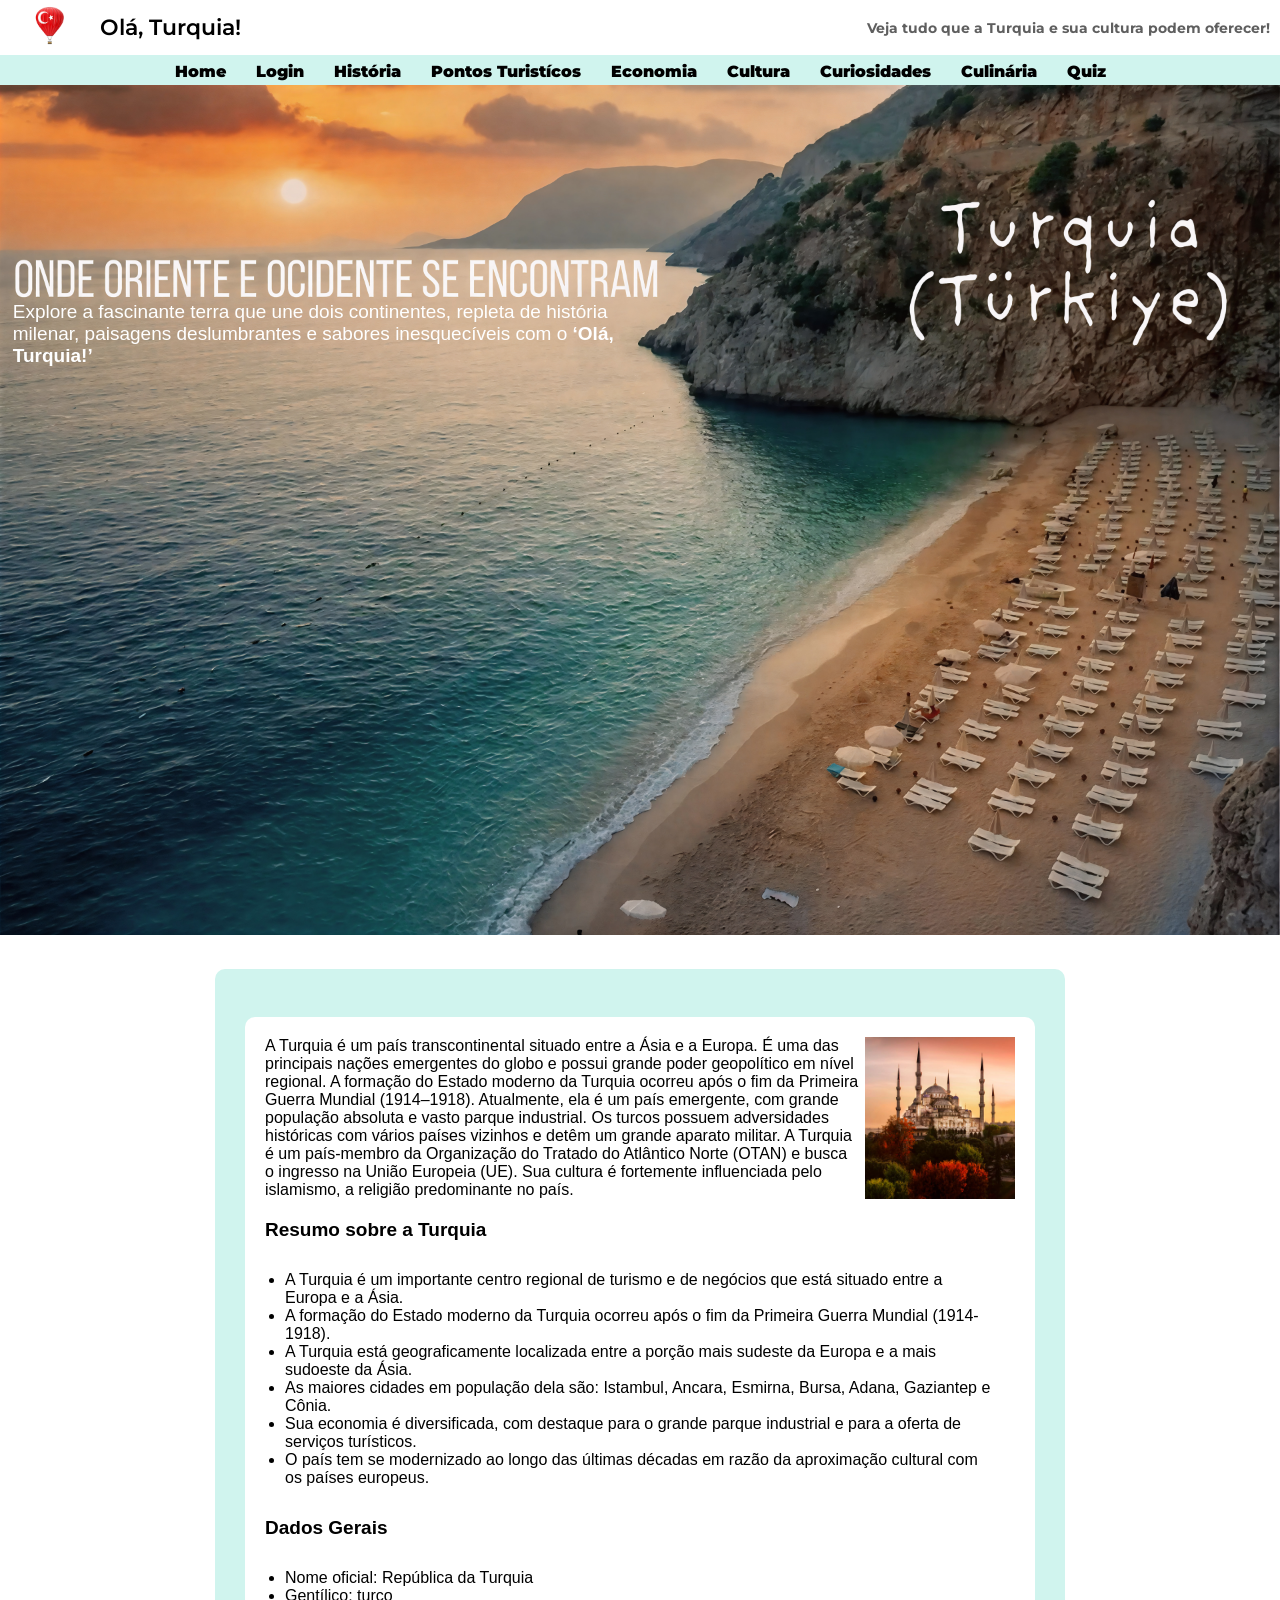
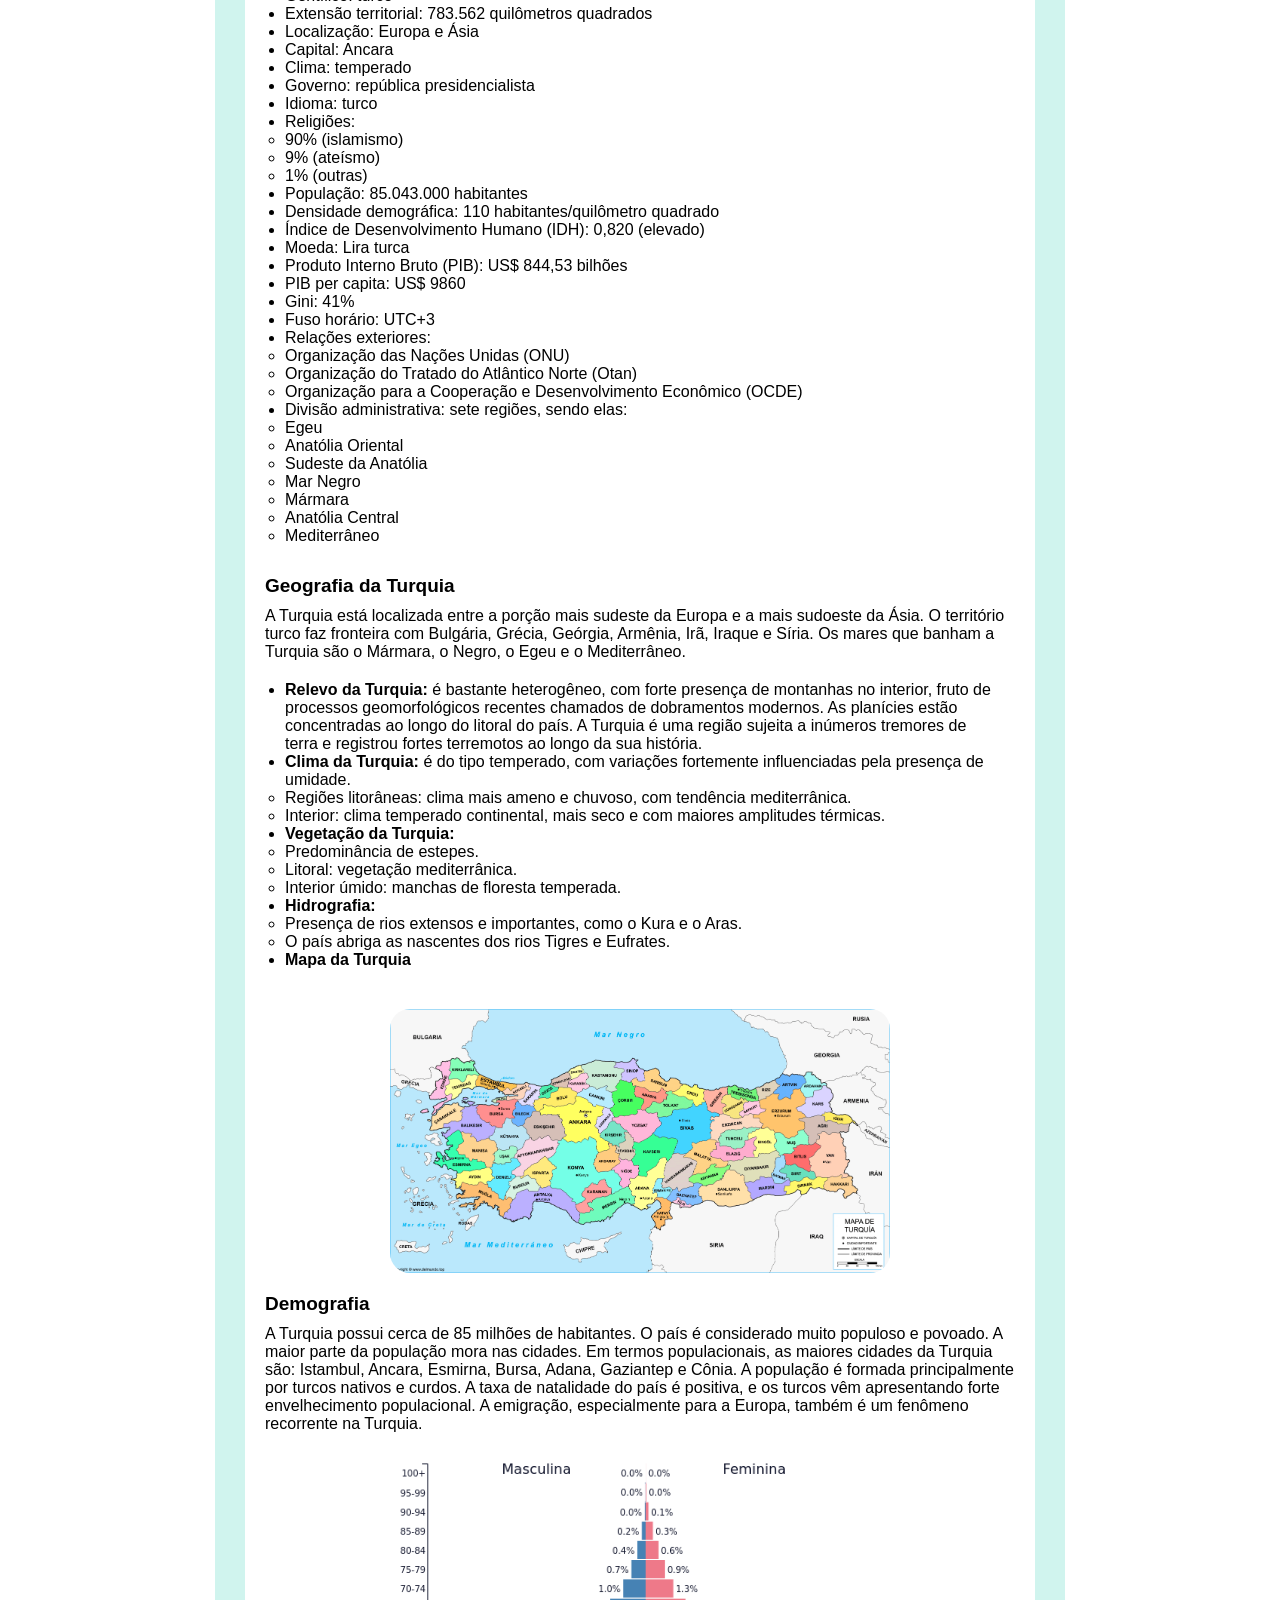
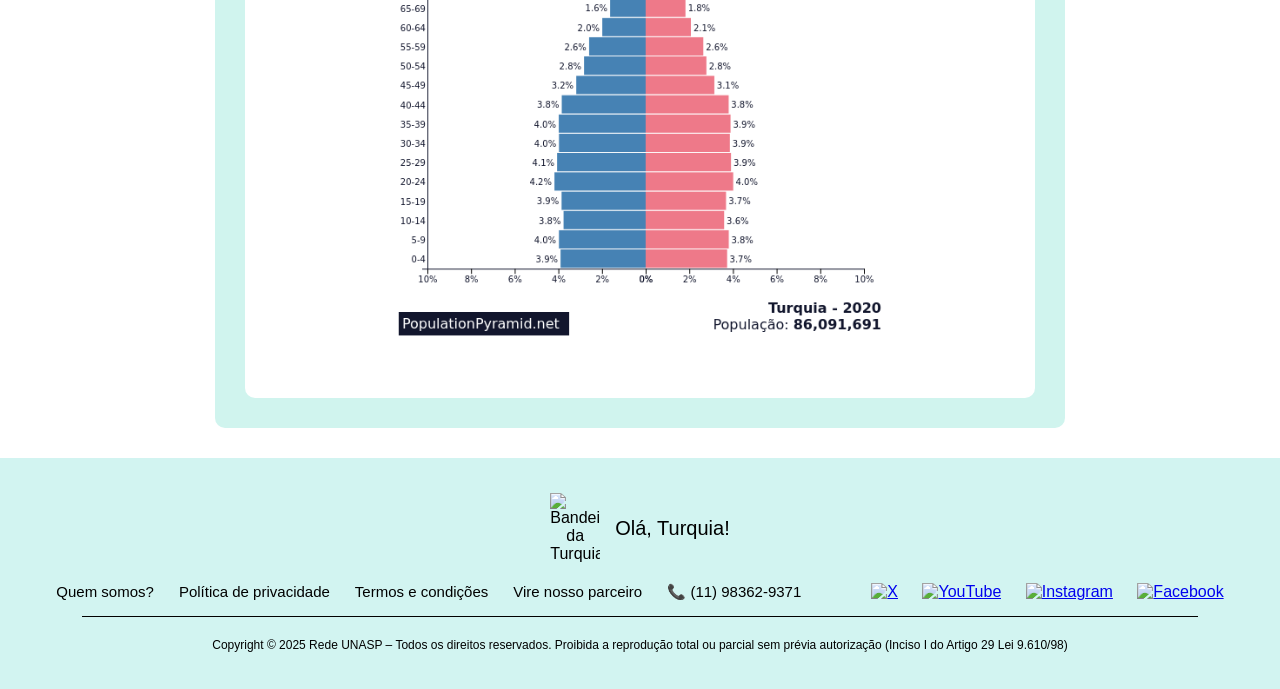
==== commit be5d4113: "vamo lá imagem - Karol" ====
--- a/index.html
+++ b/index.html
@@ -46,7 +46,7 @@
     </header>
     <main>
         <div id="riveira">
-            <img src="./images/riveiraturcahome.jpeg" alt="Imagem de fundo da riveira turca">
+            <img src="./images/vaii.jpg" alt="Imagem de fundo da riveira turca">
             <p>Explore a fascinante terra que une dois continentes, repleta de história milenar, paisagens deslumbrantes e sabores inesquecíveis com o <a href="./login.html">‘Olá, Turquia!’</a></p>
         </div>
         <section id="historiaid">
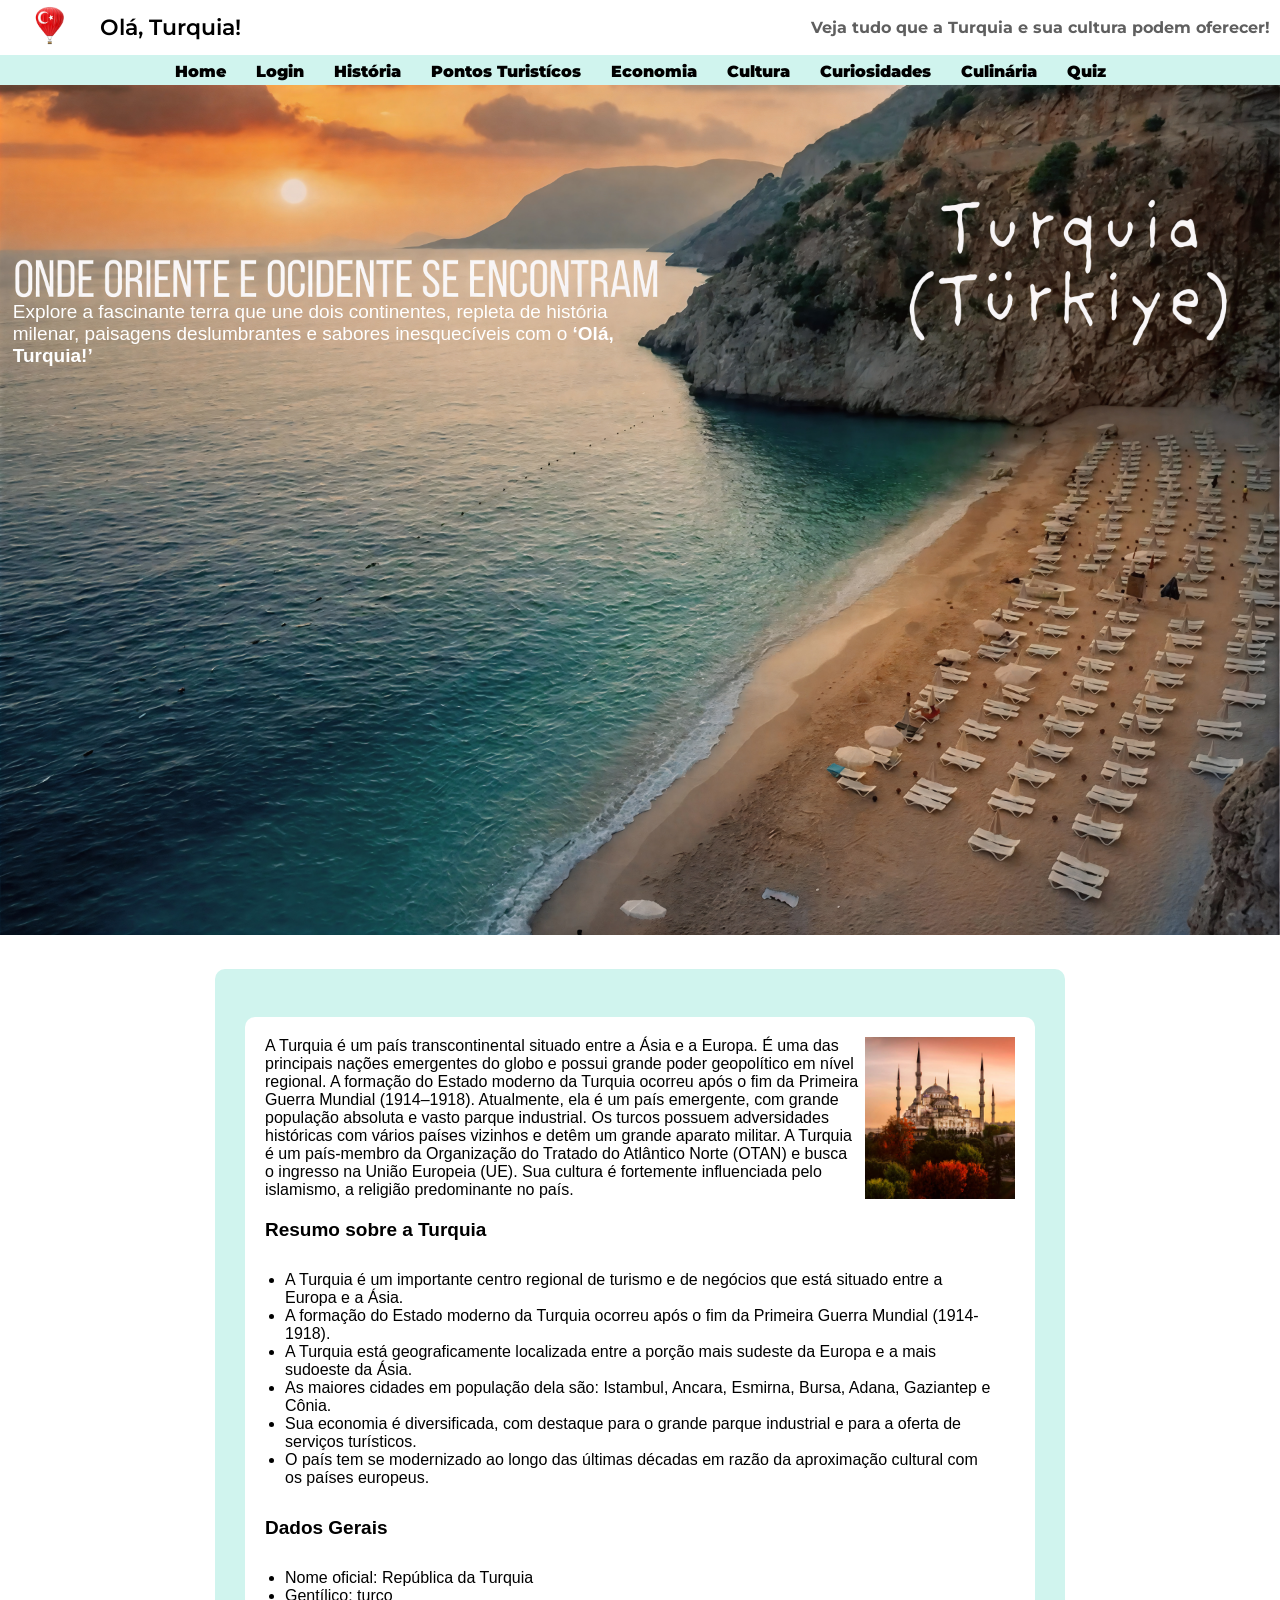
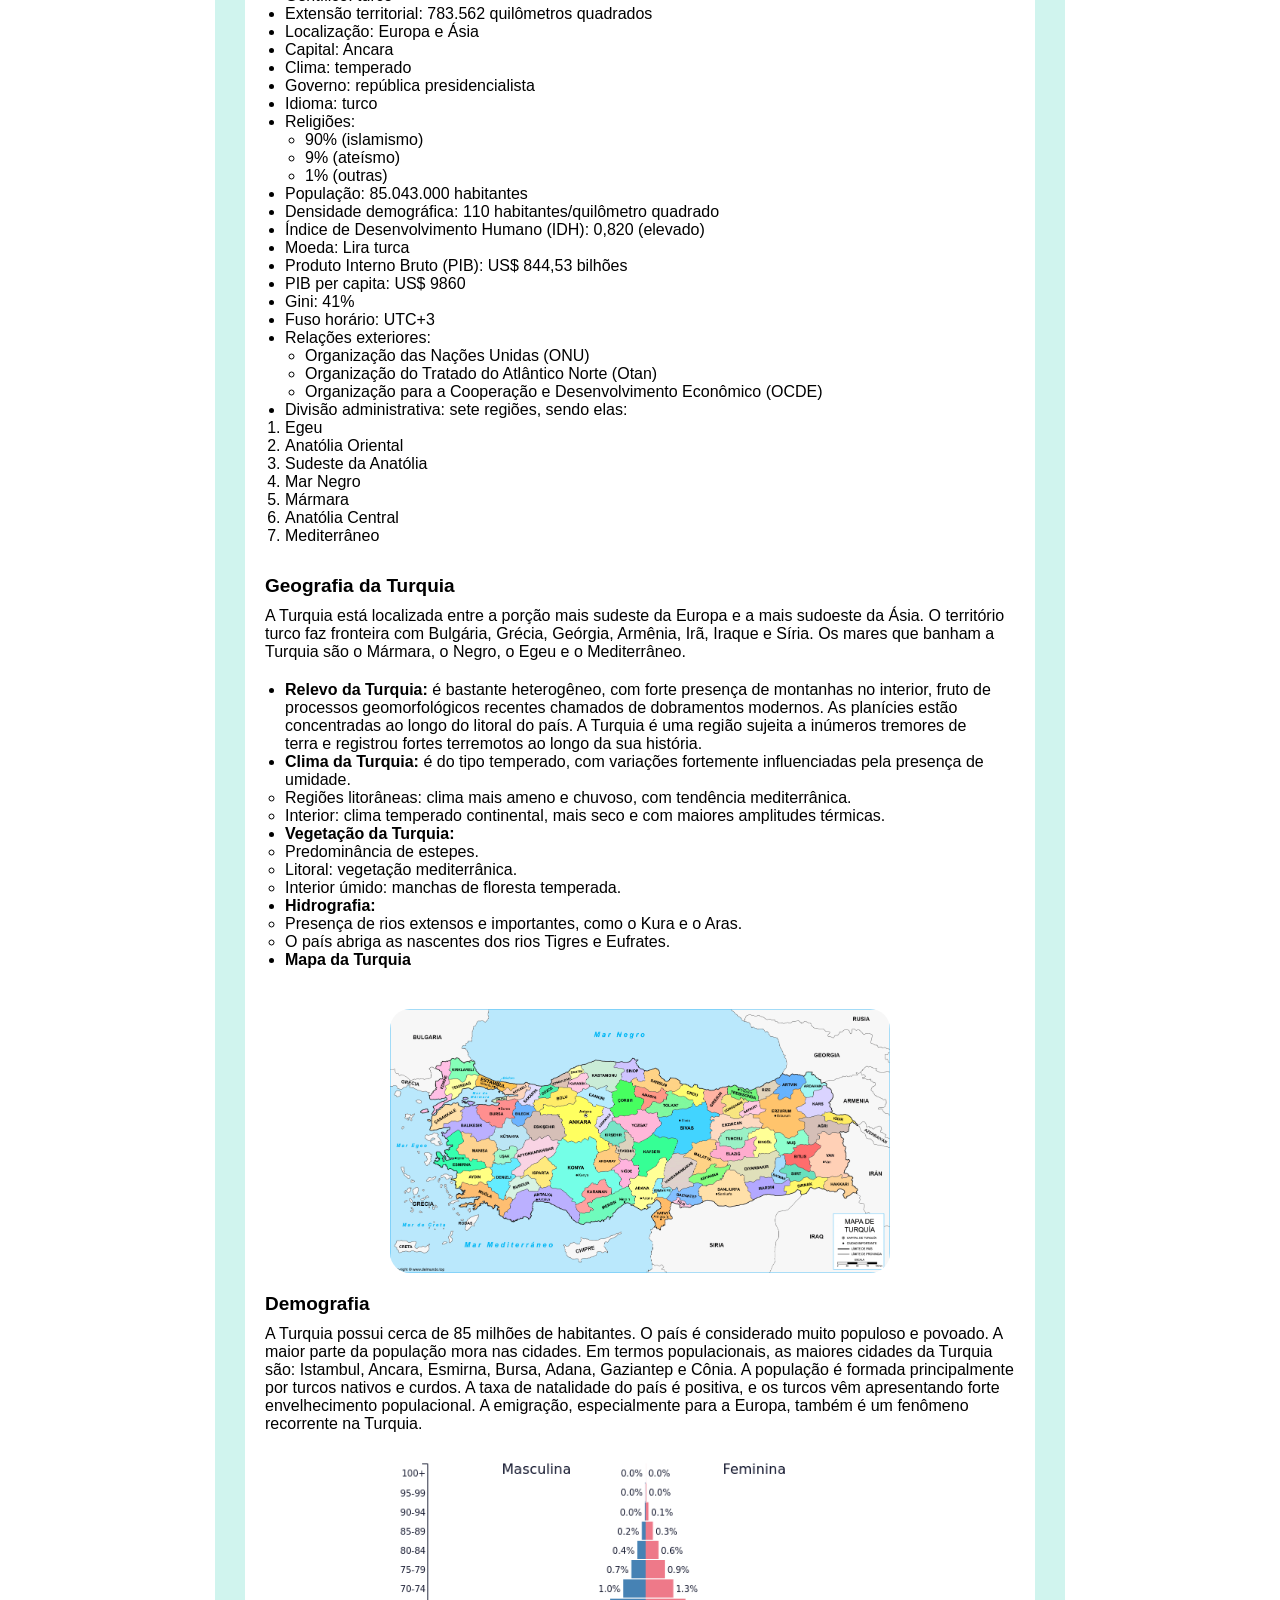
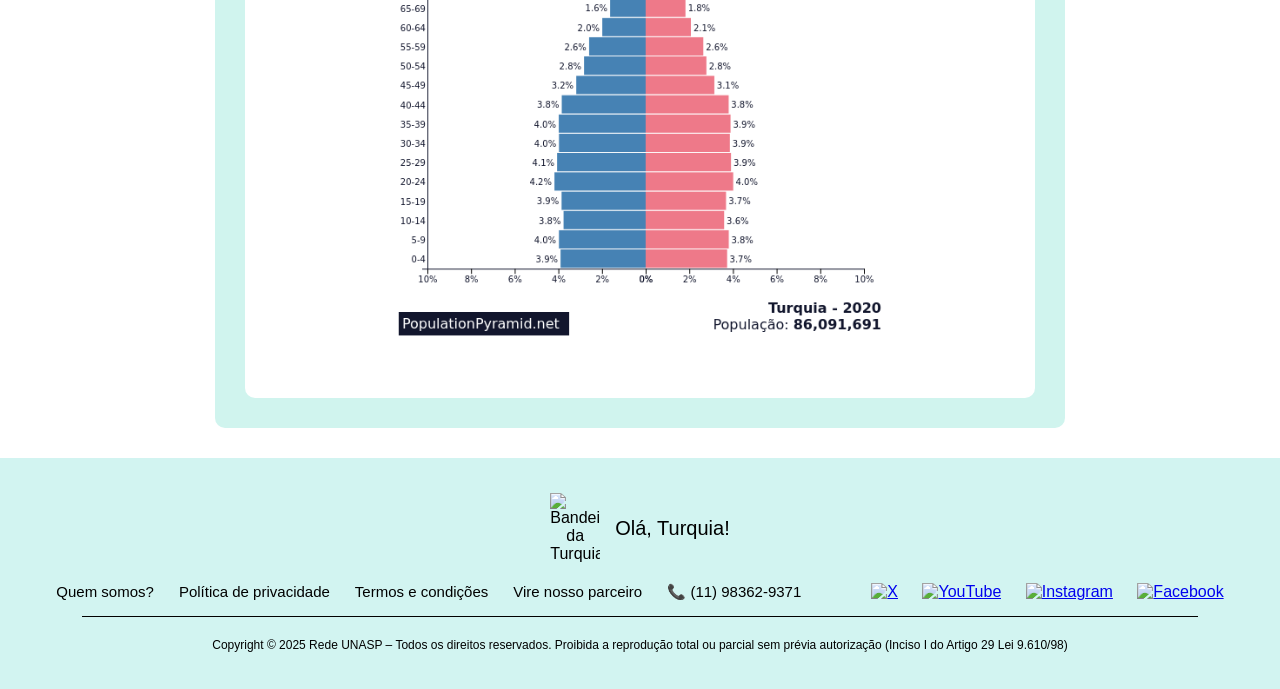
==== commit cd1900da: "agora foi - Karol" ====
--- a/index.html
+++ b/index.html
@@ -104,9 +104,11 @@
     
                             <li>Religiões:
                                 <ul>
-                                    <li>90% (islamismo)</li>
-                                    <li>9% (ateísmo)</li>
-                                    <li>1% (outras)</li>
+                                    <div class="lado">
+                                        <li>90% (islamismo)</li>
+                                        <li>9% (ateísmo)</li>
+                                        <li>1% (outras)</li>
+                                    </div>
                                 </ul>
                             </li>
     
@@ -121,14 +123,16 @@
     
                             <li>Relações exteriores:
                                 <ul>
-                                    <li>Organização das Nações Unidas (ONU)</li>
-                                    <li>Organização do Tratado do Atlântico Norte (Otan)</li>
-                                    <li>Organização para a Cooperação e Desenvolvimento Econômico (OCDE)</li>
+                                    <div class="lado">
+                                        <li>Organização das Nações Unidas (ONU)</li>
+                                        <li>Organização do Tratado do Atlântico Norte (Otan)</li>
+                                        <li>Organização para a Cooperação e Desenvolvimento Econômico (OCDE)</li>
+                                    </div>
                                 </ul>
                             </li>
     
                             <li>Divisão administrativa: sete regiões, sendo elas:
-                                <ul>
+                                <ol>
                                     <li>Egeu</li>
                                     <li>Anatólia Oriental</li>
                                     <li>Sudeste da Anatólia</li>
@@ -136,7 +140,7 @@
                                     <li>Mármara</li>
                                     <li>Anatólia Central</li>
                                     <li>Mediterrâneo</li>
-                                </ul>
+                                </ol>
                             </li>
                         </ul>
                     </div>
--- a/style.css
+++ b/style.css
@@ -50,7 +50,7 @@
     font-family: 'Montserrat', sans-serif;
     color: rgb(95, 95, 95);
     font-weight: bold;
-    font-size: 1.4rem;
+    font-size: 1.6rem;
 }
 
 #turquesa {
@@ -164,6 +164,10 @@
     padding: 2rem;
 }
 
+.lado{
+    padding: 0 0 0 2rem;
+}
+
 .welcome{
     font-size: 2rem;
 }
